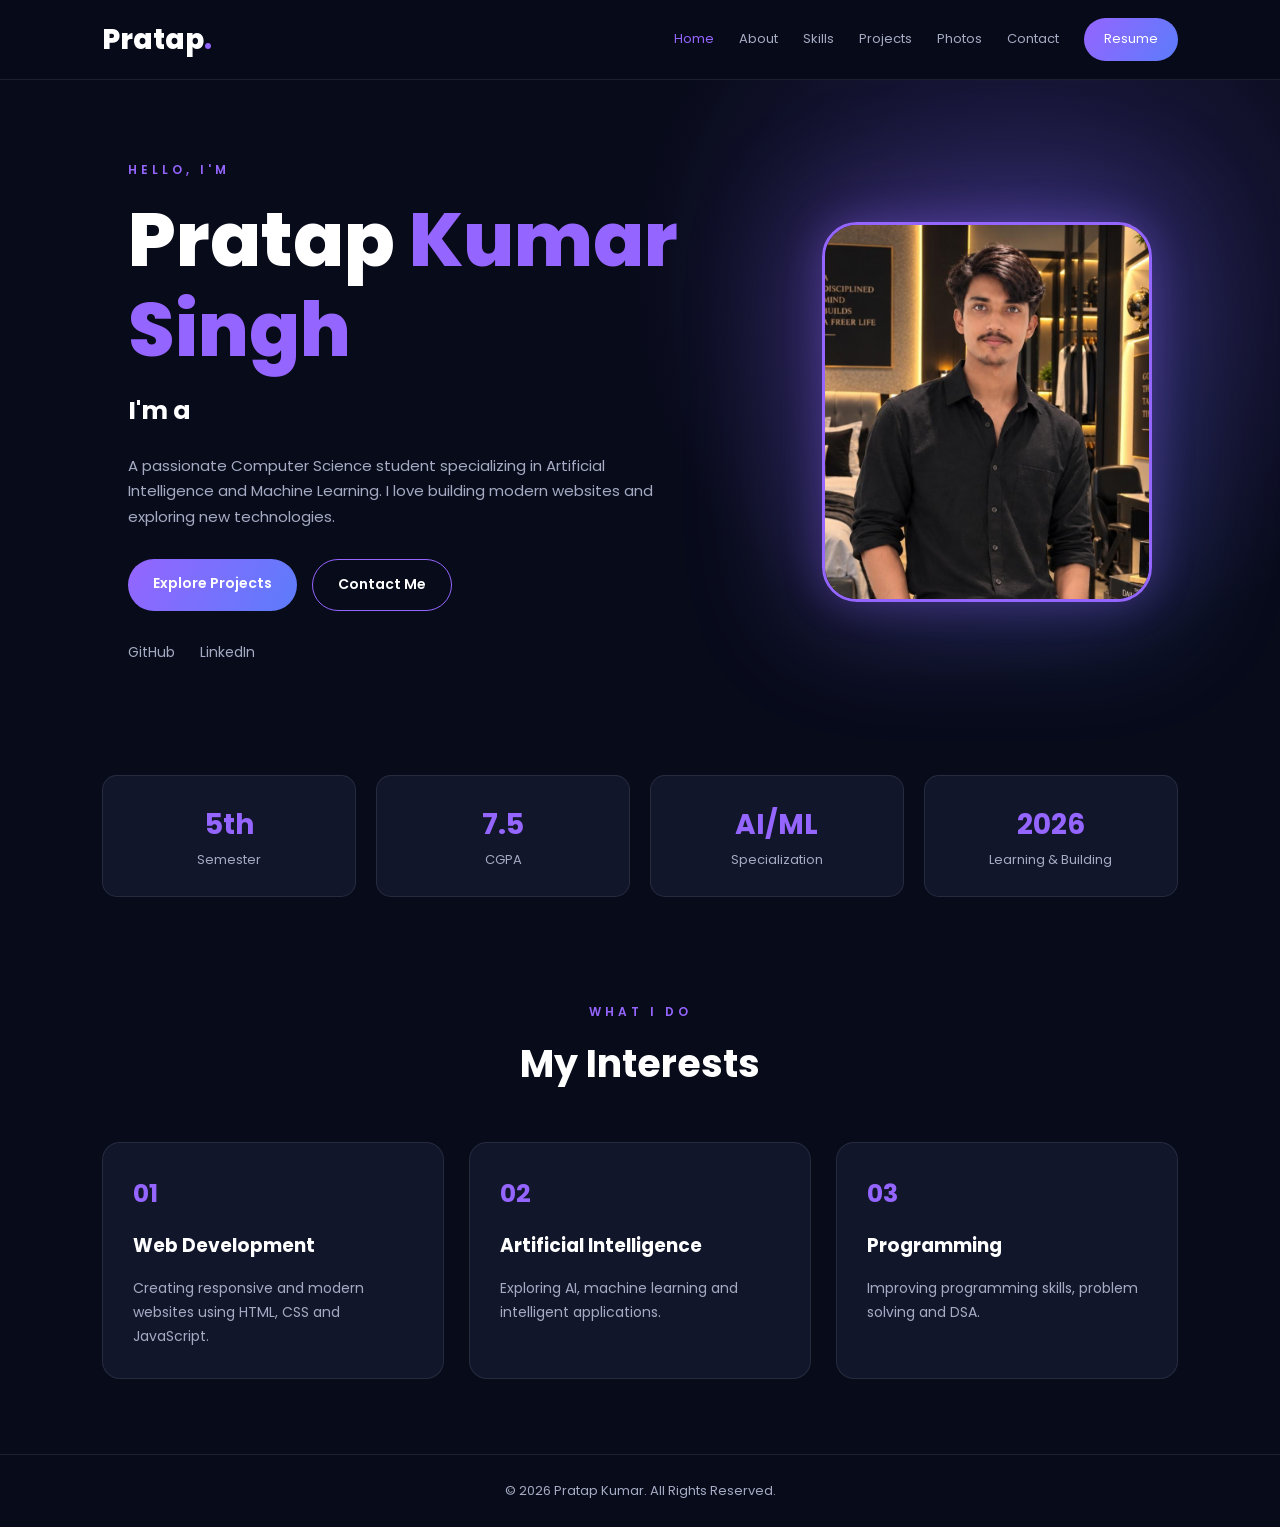
==== index.html @ a3b7567a "my portfolio" ====
<!DOCTYPE html>
<html lang="en">
<head>
    <meta charset="UTF-8">
    <meta name="viewport" content="width=device-width, initial-scale=1.0">
    <title>Pratap Kumar | Portfolio</title>
    <link rel="stylesheet" href="css/style.css">
    <script src="js/script.js" defer></script>
</head>
<body>

<header class="navbar">
    <a href="index.html" class="logo">Pratap<span>.</span></a>

    <button class="menu-toggle" aria-label="Toggle navigation">☰</button>

    <nav class="nav-links">
        <a class="active" href="index.html">Home</a>
        <a href="about.html">About</a>
        <a href="skills.html">Skills</a>
        <a href="projects.html">Projects</a>
        <a href="photos.html">Photos</a>
        <a href="contact.html">Contact</a>
        <a href="resume.html" class="nav-btn">Resume</a>
    </nav>
</header>

<main>
<section class="hero">
    <div class="hero-content">
        <p class="intro">HELLO, I'M</p>
        <h1>Pratap <span>Kumar Singh</span></h1>
        <h2>I'm a <span class="typing"></span></h2>

        <p class="hero-description">
            A passionate Computer Science student specializing in
            Artificial Intelligence and Machine Learning.
            I love building modern websites and exploring new technologies.
        </p>
        

        <div class="hero-buttons">
            <a href="projects.html" class="btn primary-btn">Explore Projects</a>
            <a href="contact.html" class="btn secondary-btn">Contact Me</a>
        </div>

        <div class="social-links">
            <a href="https://github.com/" target="_blank">GitHub</a>
            <a href="https://linkedin.com/" target="_blank">LinkedIn</a>
        </div>
    </div>

    <div class="hero-image">
        <div class="image-glow"></div>
        <img src="assests/profile.jpeg" alt="Pratap Kumar">
    </div>
</section>

<section class="stats">
    <div class="stat-card">
        <h2>5th</h2>
        <p>Semester</p>
    </div>
    <div class="stat-card">
        <h2>7.5</h2>
        <p>CGPA</p>
    </div>
    <div class="stat-card">
        <h2>AI/ML</h2>
        <p>Specialization</p>
    </div>
    <div class="stat-card">
        <h2>2026</h2>
        <p>Learning & Building</p>
    </div>
</section>

<section class="section">
    <div class="section-heading">
        <p>WHAT I DO</p>
        <h2>My Interests</h2>
    </div>

    <div class="card-grid">
        <div class="info-card">
            <span>01</span>
            <h3>Web Development</h3>
            <p>Creating responsive and modern websites using HTML, CSS and JavaScript.</p>
        </div>

        <div class="info-card">
            <span>02</span>
            <h3>Artificial Intelligence</h3>
            <p>Exploring AI, machine learning and intelligent applications.</p>
        </div>

        <div class="info-card">
            <span>03</span>
            <h3>Programming</h3>
            <p>Improving programming skills, problem solving and DSA.</p>
        </div>
    </div>
</section>
</main>

<footer>
    <p>© 2026 Pratap Kumar. All Rights Reserved.</p>
</footer>

</body>
</html>
---- css/style.css ----
@import url('https://fonts.googleapis.com/css2?family=Poppins:wght@300;400;500;600;700;800&display=swap');

:root {
    --background: #080b1a;
    --surface: #11162b;
    --surface-light: #191f3b;
    --purple: #9565ff;
    --blue: #5c7cfa;
    --white: #ffffff;
    --muted: #a5abc3;
    --border: rgba(255,255,255,0.09);
}

* {
    margin: 0;
    padding: 0;
    box-sizing: border-box;
}

html {
    scroll-behavior: smooth;
}

body {
    background: var(--background);
    color: var(--white);
    font-family: 'Poppins', sans-serif;
    overflow-x: hidden;
    line-height: 1.7;
}

a {
    text-decoration: none;
    color: inherit;
}

img {
    max-width: 100%;
    display: block;
}

/* NAVBAR */

.navbar {
    width: 100%;
    min-height: 80px;
    padding: 15px 8%;
    display: flex;
    justify-content: space-between;
    align-items: center;
    background: rgba(8,11,26,0.95);
    border-bottom: 1px solid var(--border);
    position: sticky;
    top: 0;
    z-index: 1000;
    backdrop-filter: blur(15px);
}

.logo {
    font-size: 28px;
    font-weight: 800;
}

.logo span {
    color: var(--purple);
}

.nav-links {
    display: flex;
    align-items: center;
    gap: 25px;
}

.nav-links a {
    color: var(--muted);
    font-size: 13px;
    transition: 0.3s;
}

.nav-links a:hover,
.nav-links a.active {
    color: var(--purple);
}

.nav-links .nav-btn {
    background: linear-gradient(120deg, var(--purple), var(--blue));
    color: white;
    padding: 10px 20px;
    border-radius: 25px;
}

.menu-toggle {
    display: none;
    background: transparent;
    color: white;
    border: none;
    font-size: 28px;
    cursor: pointer;
}

/* HERO */

.hero {
    min-height: 620px;
    padding: 80px 10%;
    display: flex;
    justify-content: space-between;
    align-items: center;
    gap: 60px;
    background:
        radial-gradient(circle at 80% 30%, #252052 0%, transparent 35%);
}

.hero-content {
    max-width: 650px;
}

.intro,
.section-heading p {
    color: var(--purple);
    letter-spacing: 4px;
    font-size: 12px;
    font-weight: 600;
}

.hero h1 {
    font-size: clamp(45px, 7vw, 75px);
    line-height: 1.2;
    margin: 15px 0;
    font-weight: 800;
}

.hero h1 span,
.hero h2 span,
.section-heading h1 span,
.section-heading h2 span {
    color: var(--purple);
}

.hero h2 {
    font-size: 25px;
    margin-bottom: 20px;
}

.hero-description {
    color: var(--muted);
    max-width: 550px;
    font-size: 15px;
}

.hero-buttons {
    display: flex;
    gap: 15px;
    margin: 30px 0;
    flex-wrap: wrap;
}

.btn {
    display: inline-block;
    padding: 13px 25px;
    border-radius: 30px;
    font-size: 14px;
    font-weight: 600;
    border: none;
    cursor: pointer;
    transition: 0.3s;
}

.primary-btn {
    background: linear-gradient(120deg, var(--purple), var(--blue));
    color: white;
}

.secondary-btn {
    border: 1px solid var(--purple);
    color: white;
}

.btn:hover {
    transform: translateY(-4px);
    box-shadow: 0 10px 30px rgba(149,101,255,0.25);
}

.social-links {
    display: flex;
    gap: 25px;
    color: var(--muted);
    font-size: 14px;
}

.social-links a:hover {
    color: var(--purple);
}

/* PROFILE IMAGE */

.hero-image {
    position: relative;
    width: 330px;
    height: 380px;
    flex-shrink: 0;
}

.hero-image img {
    width: 100%;
    height: 100%;
    object-fit: cover;
    border-radius: 35px;
    border: 3px solid var(--purple);
    position: relative;
    z-index: 2;
    box-shadow: 0 0 40px rgba(149,101,255,0.3);
}

.image-glow {
    position: absolute;
    inset: -20px;
    border-radius: 40px;
    background: linear-gradient(120deg, var(--purple), var(--blue));
    filter: blur(60px);
    opacity: 0.3;
}

/* STATS */

.stats {
    padding: 30px 8%;
    display: grid;
    grid-template-columns: repeat(4,1fr);
    gap: 20px;
}

.stat-card {
    padding: 25px;
    background: var(--surface);
    border: 1px solid var(--border);
    border-radius: 15px;
    text-align: center;
    transition: 0.3s;
}

.stat-card:hover {
    transform: translateY(-7px);
    border-color: var(--purple);
}

.stat-card h2 {
    color: var(--purple);
    font-size: 28px;
}

.stat-card p {
    color: var(--muted);
    font-size: 13px;
}

/* SECTIONS */

.section {
    padding: 75px 8%;
}

.section-heading {
    text-align: center;
    margin-bottom: 45px;
}

.section-heading h1,
.section-heading h2 {
    font-size: 38px;
    margin-top: 10px;
}

/* INFO CARDS */

.card-grid {
    display: grid;
    grid-template-columns: repeat(3,1fr);
    gap: 25px;
}

.info-card,
.project-card,
.skill-card {
    padding: 30px;
    background: var(--surface);
    border: 1px solid var(--border);
    border-radius: 18px;
    transition: 0.3s;
}

.info-card:hover,
.project-card:hover,
.skill-card:hover {
    transform: translateY(-8px);
    border-color: var(--purple);
    box-shadow: 0 10px 35px rgba(100,70,200,0.12);
}

.info-card span {
    color: var(--purple);
    font-size: 25px;
    font-weight: 700;
}

.info-card h3,
.project-card h2 {
    margin: 15px 0;
}

.info-card p,
.project-card p {
    color: var(--muted);
    font-size: 14px;
}

/* COMMON PAGE */

.page-container {
    min-height: 80vh;
    padding: 65px 8%;
}

.about-layout {
    display: grid;
    grid-template-columns: 0.8fr 1.2fr;
    gap: 55px;
    align-items: center;
}

.about-image img {
    width: 100%;
    height: 430px;
    object-fit: cover;
    border-radius: 25px;
    border: 2px solid var(--purple);
}

.about-content h2 {
    font-size: 32px;
}

.about-content h3 {
    color: var(--purple);
    font-size: 17px;
    margin-bottom: 20px;
}

.about-content p {
    color: var(--muted);
    margin-bottom: 15px;
    font-size: 14px;
}

.details {
    margin: 25px 0;
}

/* TIMELINE */

.timeline {
    max-width: 700px;
    margin: auto;
    border-left: 2px solid var(--purple);
    padding-left: 30px;
}

.timeline-item {
    background: var(--surface);
    padding: 25px;
    border-radius: 12px;
    margin-bottom: 20px;
}

.timeline-item p,
.timeline-item span {
    color: var(--muted);
    font-size: 14px;
}

/* SKILLS */

.skill-grid {
    display: grid;
    grid-template-columns: repeat(2,1fr);
    gap: 25px;
}

.skill-card h3 {
    margin-bottom: 15px;
}

.progress {
    height: 9px;
    background: #252a43;
    border-radius: 20px;
    overflow: hidden;
    margin-bottom: 10px;
}

.progress div {
    height: 100%;
    background: linear-gradient(90deg,var(--purple),var(--blue));
    border-radius: 20px;
}

.skill-card span {
    color: var(--purple);
    font-size: 13px;
}

/* PROJECTS */

.project-grid {
    display: grid;
    grid-template-columns: repeat(3,1fr);
    gap: 25px;
}

.project-number {
    font-size: 40px;
    color: var(--purple);
    font-weight: 800;
}

.tags {
    display: flex;
    flex-wrap: wrap;
    gap: 8px;
    margin: 20px 0;
}

.tags span {
    padding: 5px 12px;
    background: var(--surface-light);
    color: var(--purple);
    border-radius: 20px;
    font-size: 11px;
}

.project-link {
    color: var(--purple);
    font-size: 14px;
    font-weight: 600;
}

/* GALLERY */

.gallery {
    display: grid;
    grid-template-columns: repeat(2,1fr);
    gap: 25px;
}

.gallery-item {
    position: relative;
    height: 320px;
    overflow: hidden;
    border-radius: 18px;
    border: 1px solid var(--border);
}

.gallery-item img {
    width: 100%;
    height: 100%;
    object-fit: cover;
    transition: 0.5s;
}

.gallery-item:hover img {
    transform: scale(1.1);
}

.gallery-overlay {
    position: absolute;
    inset: auto 0 0 0;
    padding: 25px;
    background: linear-gradient(transparent,rgba(0,0,0,0.9));
}

/* CONTACT */

.contact-layout {
    display: grid;
    grid-template-columns: 1fr 1.2fr;
    gap: 40px;
}

.contact-info {
    background: var(--surface);
    padding: 35px;
    border-radius: 20px;
}

.contact-info h2 {
    font-size: 28px;
    margin-bottom: 15px;
}

.contact-info p {
    color: var(--muted);
    font-size: 14px;
}

.contact-detail {
    margin-top: 25px;
}

.contact-detail h3 {
    color: var(--purple);
    font-size: 15px;
}

.contact-detail a {
    color: var(--muted);
}

.contact-detail a:hover {
    color: var(--purple);
}

.contact-form {
    display: flex;
    flex-direction: column;
    gap: 18px;
    background: var(--surface);
    padding: 35px;
    border-radius: 20px;
}

.contact-form input,
.contact-form textarea {
    width: 100%;
    padding: 15px;
    background: var(--background);
    border: 1px solid var(--border);
    border-radius: 10px;
    outline: none;
    color: white;
    font-family: inherit;
}

.contact-form input:focus,
.contact-form textarea:focus {
    border-color: var(--purple);
}

.contact-form textarea {
    resize: vertical;
}

/* RESUME */

.resume-container {
    max-width: 850px;
    margin: auto;
    padding: 40px;
    background: var(--surface);
    border-radius: 20px;
    border: 1px solid var(--border);
}

.resume-header {
    text-align: center;
    padding-bottom: 25px;
    border-bottom: 1px solid var(--border);
}

.resume-header h1 {
    font-size: 35px;
    color: var(--purple);
}

.resume-header p,
.resume-section p {
    color: var(--muted);
    font-size: 14px;
}

.resume-section {
    padding: 20px 0;
    border-bottom: 1px solid var(--border);
}

.resume-section h2 {
    color: var(--purple);
    margin-bottom: 10px;
    font-size: 19px;
}

/* FOOTER */

footer {
    text-align: center;
    padding: 25px;
    border-top: 1px solid var(--border);
    color: var(--muted);
    font-size: 13px;
}

/* ANIMATION */

@keyframes fadeUp {
    from {
        opacity: 0;
        transform: translateY(30px);
    }
    to {
        opacity: 1;
        transform: translateY(0);
    }
}

.hero-content,
.hero-image,
.info-card,
.project-card,
.skill-card {
    animation: fadeUp 0.8s ease both;
}

/* RESPONSIVE DESIGN */

@media(max-width:1000px) {
    .nav-links {
        gap: 14px;
    }

    .nav-links a {
        font-size: 12px;
    }

    .hero {
        padding: 70px 6%;
    }

    .hero-image {
        width: 270px;
        height: 330px;
    }

    .project-grid {
        grid-template-columns: repeat(2,1fr);
    }
}

@media(max-width:768px) {

    .navbar {
        padding: 15px 6%;
    }

    .menu-toggle {
        display: block;
    }

    .nav-links {
        display: none;
        position: absolute;
        top: 80px;
        left: 0;
        width: 100%;
        padding: 25px;
        background: var(--surface);
        flex-direction: column;
        align-items: flex-start;
        gap: 20px;
        border-bottom: 1px solid var(--border);
    }

    .nav-links.show {
        display: flex;
    }

    .hero {
        flex-direction: column-reverse;
        text-align: center;
        padding: 60px 7%;
    }

    .hero-image {
        width: 230px;
        height: 260px;
    }

    .hero-buttons,
    .social-links {
        justify-content: center;
    }

    .hero-description {
        margin: auto;
    }

    .stats {
        grid-template-columns: repeat(2,1fr);
    }

    .card-grid {
        grid-template-columns: 1fr;
    }

    .about-layout,
    .contact-layout {
        grid-template-columns: 1fr;
    }

    .about-image img {
        height: 350px;
    }

    .skill-grid,
    .project-grid {
        grid-template-columns: 1fr;
    }

    .gallery {
        grid-template-columns: 1fr;
    }

    .section-heading h1,
    .section-heading h2 {
        font-size: 30px;
    }

    .page-container {
        padding: 50px 6%;
    }
}

@media(max-width:400px) {
    .stats {
        grid-template-columns: 1fr;
    }

    .hero h2 {
        font-size: 20px;
    }

    .resume-container {
        padding: 20px;
    }
}
.reveal {
    opacity: 0;
    transform: translateY(30px);
    transition: opacity 0.7s ease, transform 0.7s ease;
}

.reveal.visible {
    opacity: 1;
    transform: translateY(0);
}
/* Profile photo gallery adjustment */
.gallery-item:first-child img {
    width: 100%;
    height: 350px;
    object-fit: cover;
    object-position: center 20%;
}
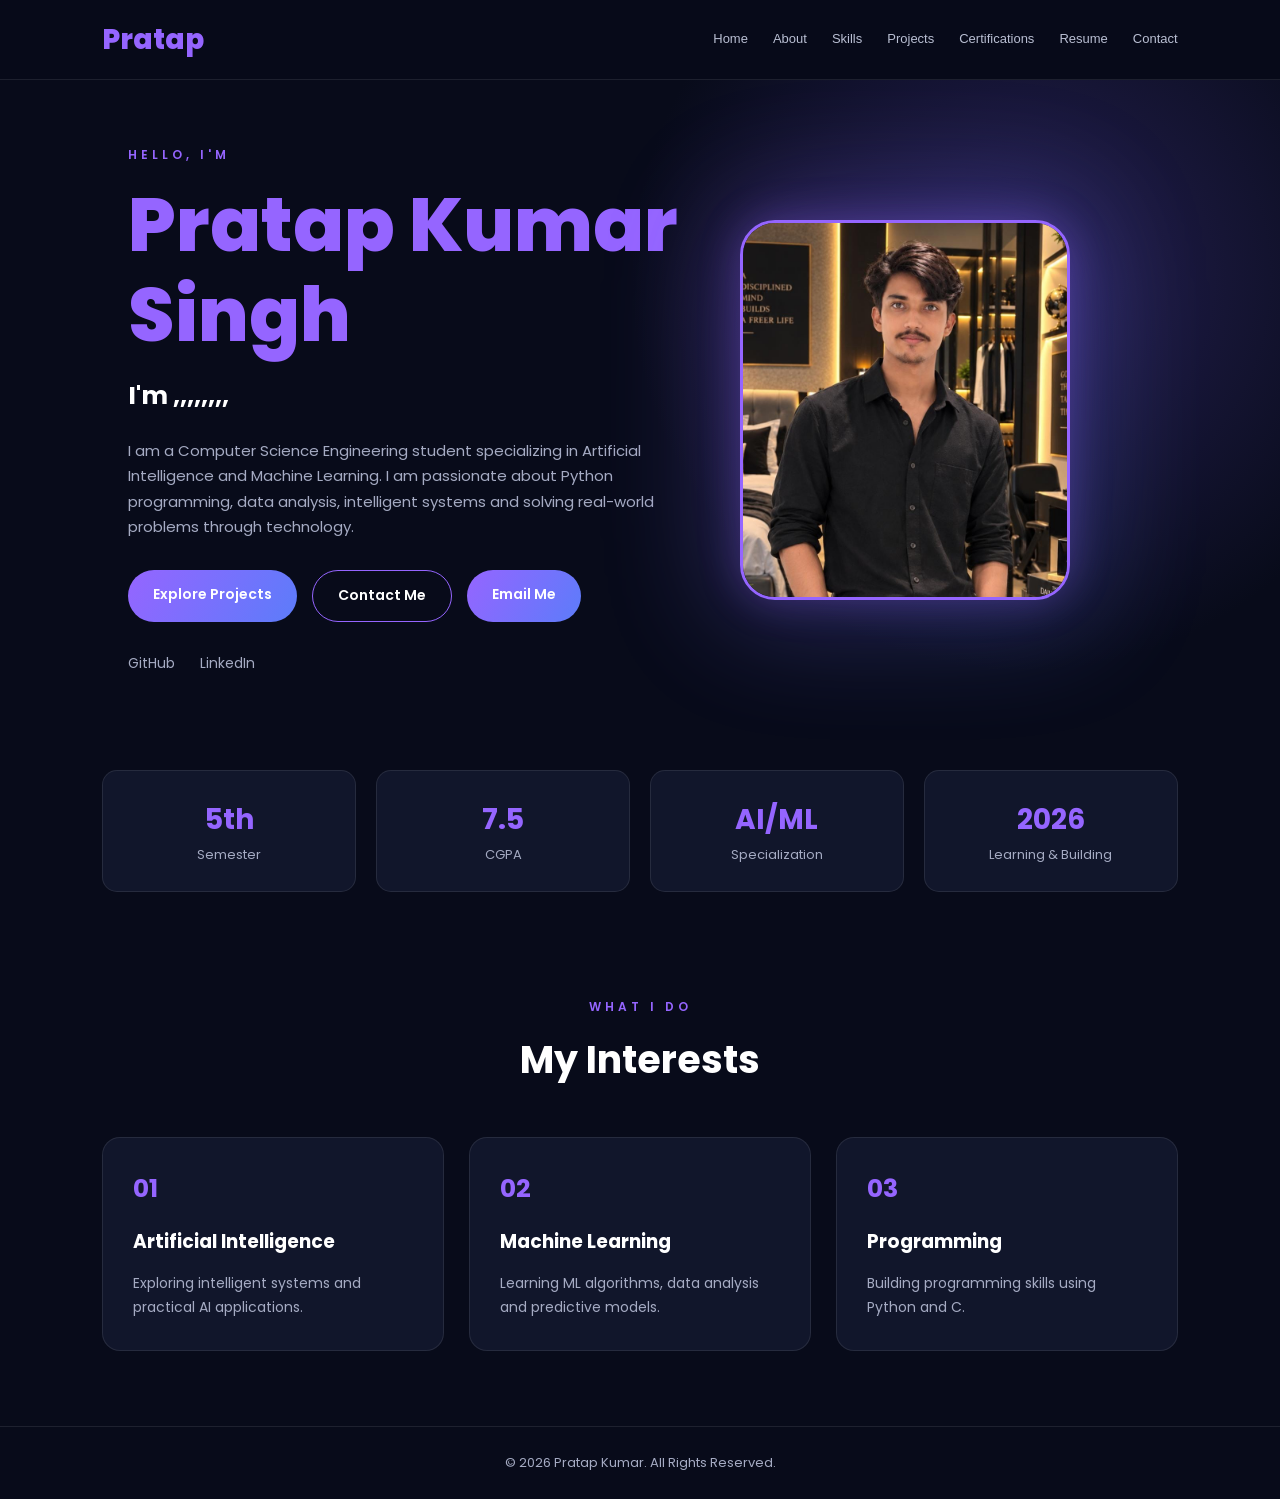
==== commit f7d71b45: "update" ====
--- a/index.html
+++ b/index.html
@@ -1,6 +1,7 @@
 <!DOCTYPE html>
 <html lang="en">
 <head>
+    <meta name="google-site-verification" content="qbv0BFeH9KIXJqsUlqTRWr1kPEyzBIneVfPUSVQKnJY" />
     <meta charset="UTF-8">
     <meta name="viewport" content="width=device-width, initial-scale=1.0">
     <title>Pratap Kumar | Portfolio</title>
@@ -10,18 +11,20 @@
 <body>
 
 <header class="navbar">
-    <a href="index.html" class="logo">Pratap<span>.</span></a>
+    <a href="index.html" class="logo"><span>Pratap</span></a>
 
-    <button class="menu-toggle" aria-label="Toggle navigation">☰</button>
+    <button class="menu-toggle" aria-label="Toggle navigation">
+        ☰
+    </button>
 
     <nav class="nav-links">
-        <a class="active" href="index.html">Home</a>
+        <a href="index.html">Home</a>
         <a href="about.html">About</a>
         <a href="skills.html">Skills</a>
         <a href="projects.html">Projects</a>
-        <a href="photos.html">Photos</a>
+        <a href="skills.html#certifications">Certifications</a>
+        <a href="resume.html" class="nav-btn">Resume</a>
         <a href="contact.html">Contact</a>
-        <a href="resume.html" class="nav-btn">Resume</a>
     </nav>
 </header>
 
@@ -29,24 +32,29 @@
 <section class="hero">
     <div class="hero-content">
         <p class="intro">HELLO, I'M</p>
-        <h1>Pratap <span>Kumar Singh</span></h1>
-        <h2>I'm a <span class="typing"></span></h2>
+        <h1> <span>Pratap Kumar Singh</span></h1>
+        <h2>I'm ,,,,,,,,                                  <span class="typing"></span></h2>
 
         <p class="hero-description">
-            A passionate Computer Science student specializing in
-            Artificial Intelligence and Machine Learning.
-            I love building modern websites and exploring new technologies.
-        </p>
+    I am a Computer Science Engineering student specializing
+    in Artificial Intelligence and Machine Learning.
+    I am passionate about Python programming, data analysis,
+    intelligent systems and solving real-world problems
+    through technology.
+</p>
         
 
         <div class="hero-buttons">
             <a href="projects.html" class="btn primary-btn">Explore Projects</a>
             <a href="contact.html" class="btn secondary-btn">Contact Me</a>
+            <a href="mailto:kumarpratap0273@gmail.com"class="btn primary-btn">Email Me
+</a>
         </div>
 
         <div class="social-links">
             <a href="https://github.com/" target="_blank">GitHub</a>
             <a href="https://linkedin.com/" target="_blank">LinkedIn</a>
+
         </div>
     </div>
 
@@ -81,25 +89,28 @@
         <h2>My Interests</h2>
     </div>
 
-    <div class="card-grid">
-        <div class="info-card">
-            <span>01</span>
-            <h3>Web Development</h3>
-            <p>Creating responsive and modern websites using HTML, CSS and JavaScript.</p>
-        </div>
+   <div class="card-grid">
 
-        <div class="info-card">
-            <span>02</span>
-            <h3>Artificial Intelligence</h3>
-            <p>Exploring AI, machine learning and intelligent applications.</p>
-        </div>
+    <div class="info-card">
+        <span>01</span>
+        <h3>Artificial Intelligence</h3>
+        <p>Exploring intelligent systems and practical AI applications.</p>
+    </div>
 
-        <div class="info-card">
-            <span>03</span>
-            <h3>Programming</h3>
-            <p>Improving programming skills, problem solving and DSA.</p>
-        </div>
+    <div class="info-card">
+        <span>02</span>
+        <h3>Machine Learning</h3>
+        <p>Learning ML algorithms, data analysis and predictive models.</p>
     </div>
+
+    <div class="info-card">
+        <span>03</span>
+        <h3>Programming</h3>
+        <p>Building programming skills using Python and C.</p>
+    </div>
+    
+
+</div>
 </section>
 </main>
 
@@ -108,4 +119,4 @@
 </footer>
 
 </body>
-</html>+</html>
--- a/css/style.css
+++ b/css/style.css
@@ -751,10 +751,209 @@
     opacity: 1;
     transform: translateY(0);
 }
-/* Profile photo gallery adjustment */
-.gallery-item:first-child img {
+/* Navbar: all links have equal styling */
+.nav-links a {
+    color: var(--muted);
+    background: transparent;
+    border: none;
+    padding: 9px 0;
+    border-radius: 0;
+    font-weight: 500;
+}
+
+.nav-links a:hover,
+.nav-links a.active {
+    color: #ffffff;
+    background: transparent;
+    border: none;
+}
+
+/* Contact Me and Email Me */
+.button-row .button {
+    background: linear-gradient(110deg, #963cf1, #38bdf8);
+    color: #ffffff;
+    border: none;
+    border-radius: 50px;
+    padding: 14px 25px;
+    font-weight: 700;
+    box-shadow: 0 0 22px rgba(90, 100, 255, 0.25);
+}
+
+.button-row .button:hover {
+    transform: translateY(-4px);
+    box-shadow: 0 0 30px rgba(90, 100, 255, 0.5);
+}
+
+/* Mobile navbar */
+@media(max-width:700px) {
+    .nav-links a {
+        width: 100%;
+        padding: 10px 0;
+    }
+
+    .button-row {
+        justify-content: center;
+    }
+}
+/* =================================
+   FINAL HERO SECTION LAYOUT FIX
+================================= */
+
+.hero {
+    display: grid !important;
+    grid-template-columns: 1.15fr 0.85fr !important;
+    align-items: center !important;
+    gap: 55px !important;
+    min-height: 650px;
+    padding-top: 65px;
+    padding-bottom: 65px;
+}
+
+.hero-copy {
     width: 100%;
-    height: 350px;
+    min-width: 0;
+    position: relative;
+    z-index: 2;
+}
+
+.hero-visual {
+    grid-column: 2;
+    grid-row: 1;
+    width: 100%;
+    min-height: 450px;
+    display: grid;
+    place-items: center;
+    position: relative;
+}
+
+.hero-copy .lead {
+    max-width: 620px;
+    line-height: 1.85;
+    margin-bottom: 0;
+}
+
+.hero-copy .role-line {
+    margin-bottom: 22px;
+    line-height: 1.5;
+}
+
+.hero-copy .button-row {
+    display: flex;
+    flex-wrap: wrap;
+    align-items: center;
+    gap: 14px;
+    margin-top: 30px;
+    position: relative;
+    clear: both;
+}
+
+.hero-copy .social-row {
+    display: flex;
+    flex-wrap: wrap;
+    gap: 24px;
+    margin-top: 22px;
+}
+
+/* Profile image on right */
+.portrait-frame {
+    width: min(390px, 90%);
+    aspect-ratio: 1 / 1;
+    border-radius: 28px;
+    overflow: hidden;
+    position: relative;
+    z-index: 2;
+}
+
+.profile-image {
+    width: 100%;
+    height: 100%;
     object-fit: cover;
-    object-position: center 20%;
+    border-radius: 22px;
+    border: none;
+}
+
+/* Remove Resume highlight */
+.nav-links a {
+    background: transparent !important;
+    border: none !important;
+    box-shadow: none !important;
+    color: #b9bfd3 !important;
+    padding: 9px 0 !important;
+    border-radius: 0 !important;
+    font-weight: 500;
+}
+
+.nav-links a:hover,
+.nav-links a.active {
+    color: #ffffff !important;
+}
+
+/* Same highlight for Contact and Email */
+.hero-copy .button-row a {
+    display: inline-flex;
+    align-items: center;
+    justify-content: center;
+    padding: 14px 25px;
+    border-radius: 50px;
+    background: linear-gradient(110deg, #963cf1, #38bdf8);
+    color: white;
+    border: none;
+    font-weight: 700;
+    text-decoration: none;
+    transition: .3s;
+}
+
+.hero-copy .button-row a:hover {
+    transform: translateY(-4px);
+    box-shadow: 0 8px 25px rgba(56, 130, 255, .3);
+}
+
+/* Tablet */
+@media(max-width: 900px) {
+    .hero {
+        grid-template-columns: 1fr 0.85fr !important;
+        gap: 25px !important;
+    }
+
+    .portrait-frame {
+        width: min(300px, 95%);
+    }
+
+    .hero-copy .button-row {
+        gap: 10px;
+    }
+}
+
+/* Mobile */
+@media(max-width: 700px) {
+    .hero {
+        grid-template-columns: 1fr !important;
+        text-align: center;
+        gap: 25px !important;
+        padding-top: 35px;
+    }
+
+    .hero-copy {
+        grid-column: 1;
+        grid-row: 2;
+    }
+
+    .hero-visual {
+        grid-column: 1;
+        grid-row: 1;
+        min-height: 280px;
+    }
+
+    .portrait-frame {
+        width: 240px;
+    }
+
+    .hero-copy .lead {
+        margin-inline: auto;
+    }
+
+    .hero-copy .button-row,
+    .hero-copy .social-row {
+        justify-content: center;
+    }
 }
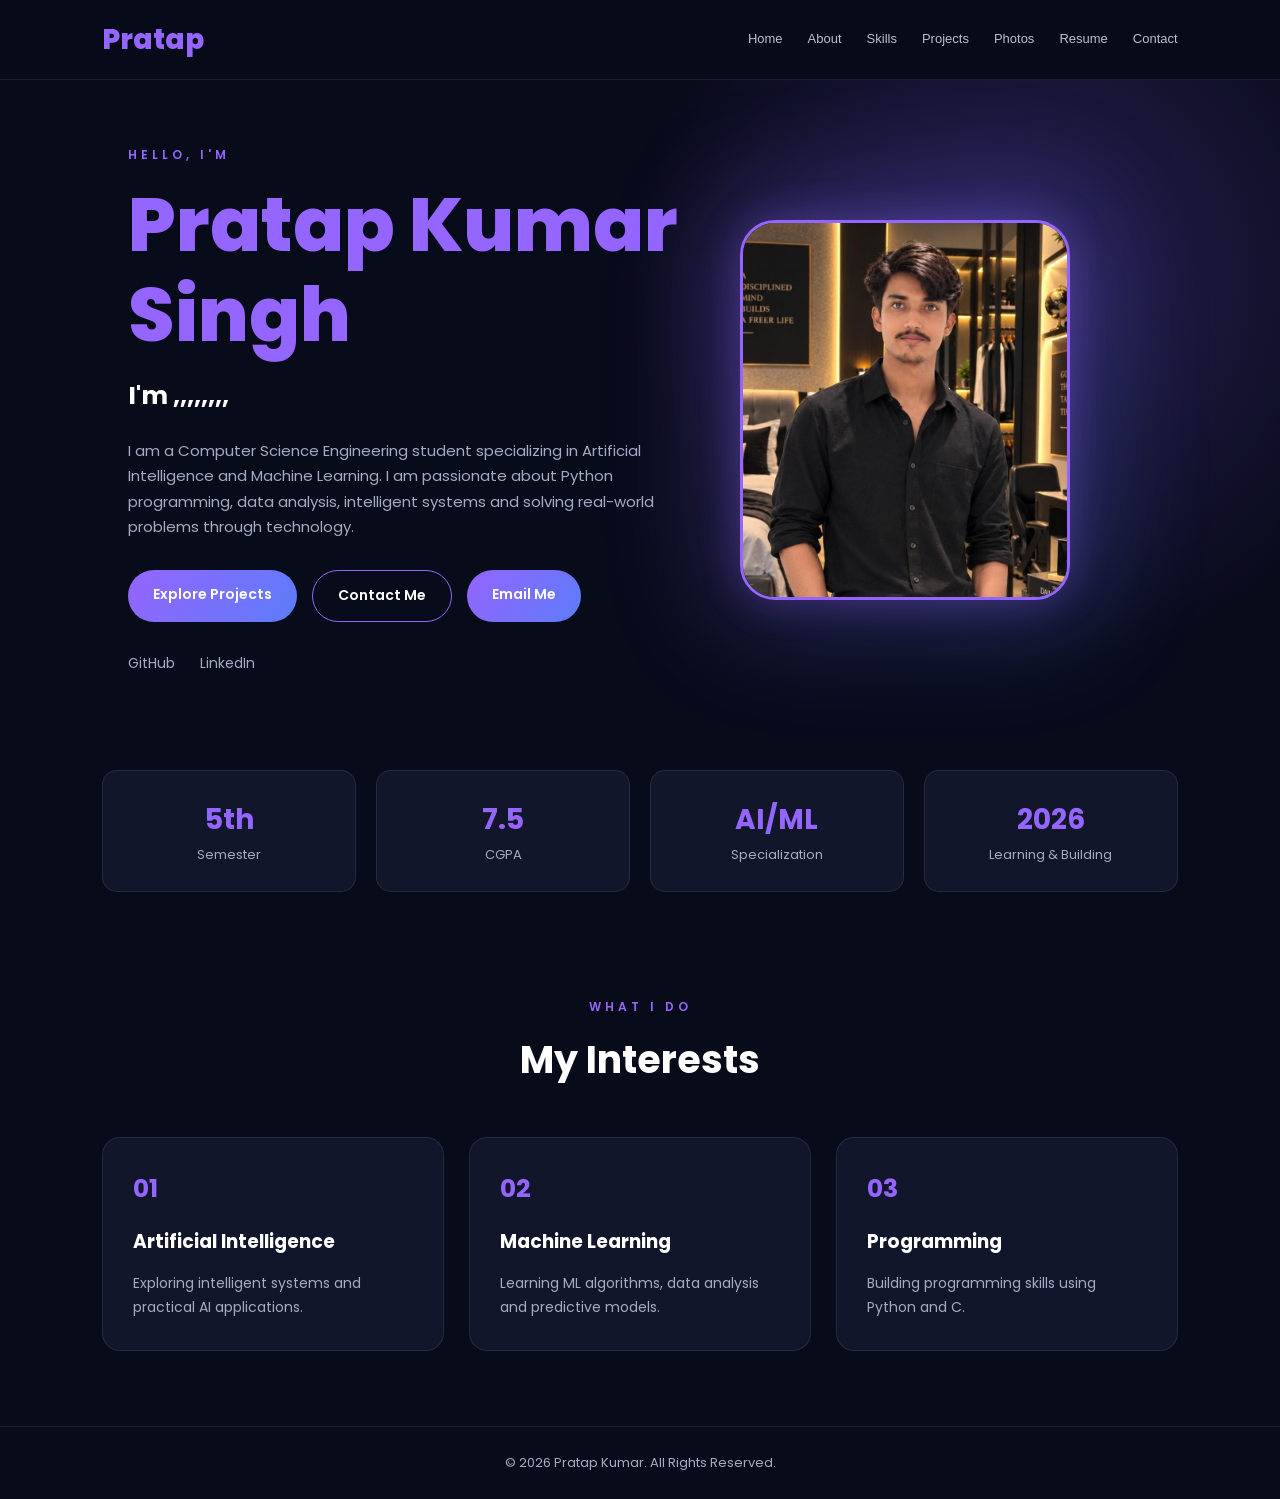
==== commit c28b55f1: "update moire" ====
--- a/index.html
+++ b/index.html
@@ -22,7 +22,7 @@
         <a href="about.html">About</a>
         <a href="skills.html">Skills</a>
         <a href="projects.html">Projects</a>
-        <a href="skills.html#certifications">Certifications</a>
+        <a href="photos.html">Photos</a>
         <a href="resume.html" class="nav-btn">Resume</a>
         <a href="contact.html">Contact</a>
     </nav>
--- a/css/style.css
+++ b/css/style.css
@@ -956,4 +956,56 @@
     .hero-copy .social-row {
         justify-content: center;
     }
+}/* PHOTO GALLERY FIX */
+
+.gallery {
+    display: grid;
+    grid-template-columns: repeat(2, 1fr);
+    gap: 25px;
+    width: 100%;
+}
+
+.gallery-item {
+    position: relative;
+    width: 100%;
+    height: 350px;
+    overflow: hidden;
+    border-radius: 18px;
+    background: #111827;
+}
+
+.gallery-item img {
+    width: 100%;
+    height: 100%;
+    object-fit: contain;
+    object-position: center;
+    display: block;
+}
+
+.gallery-overlay {
+    position: absolute;
+    bottom: 0;
+    left: 0;
+    width: 100%;
+    padding: 20px;
+    background: linear-gradient(
+        transparent,
+        rgba(0, 0, 0, 0.85)
+    );
+}
+
+.gallery-overlay h3 {
+    color: white;
+}
+
+/* Mobile responsive */
+
+@media (max-width: 768px) {
+    .gallery {
+        grid-template-columns: 1fr;
+    }
+
+    .gallery-item {
+        height: 300px;
+    }
 }
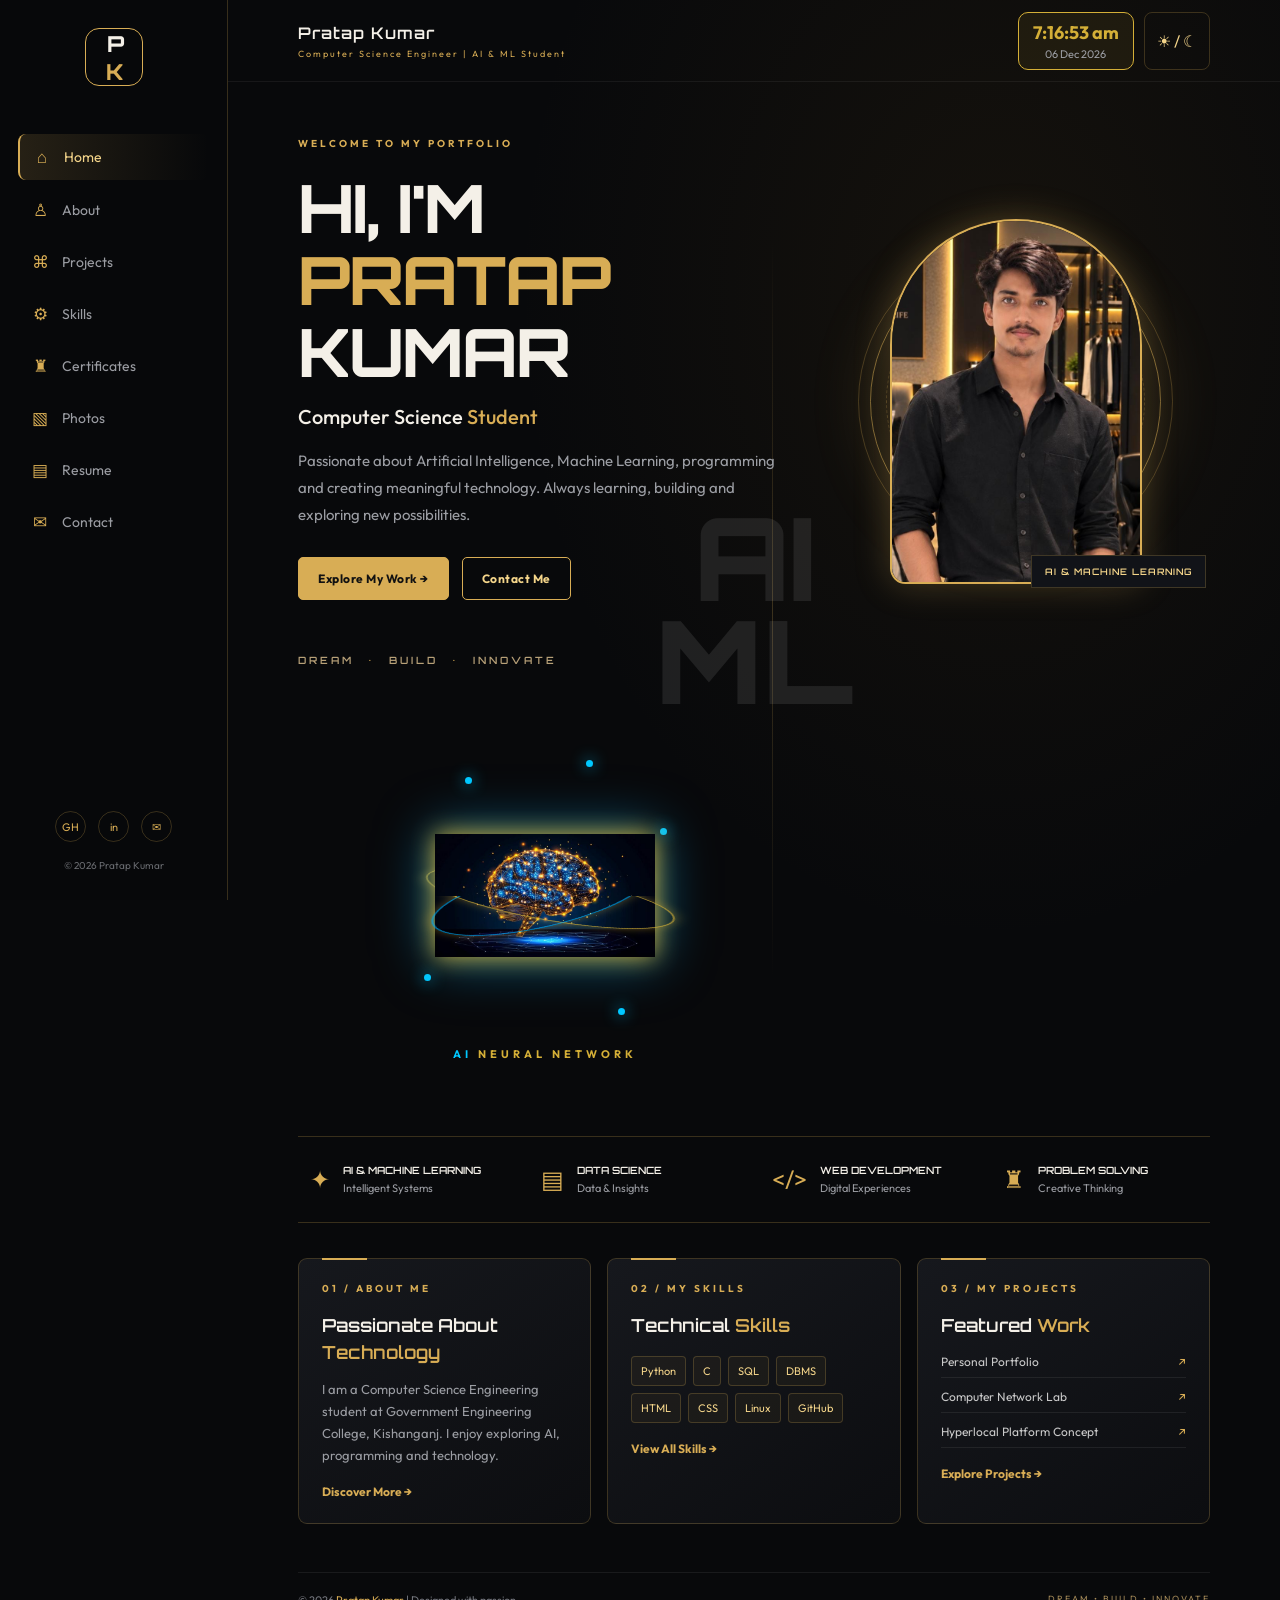
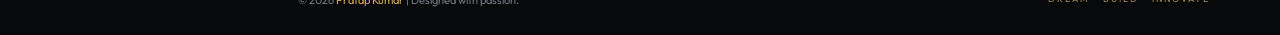
==== commit 0ee1a8ea: "update" ====
--- a/index.html
+++ b/index.html
@@ -1,122 +1,376 @@
 <!DOCTYPE html>
 <html lang="en">
+
 <head>
-    <meta name="google-site-verification" content="qbv0BFeH9KIXJqsUlqTRWr1kPEyzBIneVfPUSVQKnJY" />
     <meta charset="UTF-8">
     <meta name="viewport" content="width=device-width, initial-scale=1.0">
+
     <title>Pratap Kumar | Portfolio</title>
+
     <link rel="stylesheet" href="css/style.css">
-    <script src="js/script.js" defer></script>
+    <script src="./script.js" defer></script>
 </head>
+
 <body>
 
-<header class="navbar">
-    <a href="index.html" class="logo"><span>Pratap</span></a>
-
-    <button class="menu-toggle" aria-label="Toggle navigation">
-        ☰
-    </button>
-
-    <nav class="nav-links">
-        <a href="index.html">Home</a>
-        <a href="about.html">About</a>
-        <a href="skills.html">Skills</a>
-        <a href="projects.html">Projects</a>
-        <a href="photos.html">Photos</a>
-        <a href="resume.html" class="nav-btn">Resume</a>
-        <a href="contact.html">Contact</a>
-    </nav>
+    <!-- SIDEBAR -->
+    <aside class="sidebar">
+
+        <a href="index.html" class="logo">P<span>K</span></a>
+
+        <nav class="navigation">
+
+            <a href="index.html" class="active">
+                <span>⌂</span> Home
+            </a>
+
+            <a href="about.html">
+                <span>♙</span> About
+            </a>
+
+            <a href="projects.html">
+                <span>⌘</span> Projects
+            </a>
+
+            <a href="skills.html">
+                <span>⚙</span> Skills
+            </a>
+
+            <a href="certifications.html">
+                <span>♜</span> Certificates
+            </a>
+
+            <a href="photos.html">
+                <span>▧</span> Photos
+            </a>
+
+            <a href="resume.html">
+                <span>▤</span> Resume
+            </a>
+
+            <a href="contact.html">
+                <span>✉</span> Contact
+            </a>
+
+        </nav>
+
+        <div class="sidebar-social">
+            <a href="https://github.com/kumarpratap0273-spec">GH</a>
+            <a href="https://www.linkedin.com/">in</a>
+            <a href="mailto:kumarpratap0273@gmail.com">✉</a>
+        </div>
+
+        <p class="copyright">© 2026 Pratap Kumar</p>
+
+    </aside>
+
+
+    <!-- HEADER -->
+    <!-- TOP HEADER -->
+<header class="topbar">
+
+    <div class="header-title">
+        <h2>Pratap Kumar</h2>
+        <p>Computer Science Engineer | AI & ML Student</p>
+    </div>
+
+    <div class="header-actions">
+
+        <!-- EXISTING LIVE CLOCK -->
+        <div class="live-clock">
+            <span id="liveTime">00:00:00</span>
+            <small id="liveDate">Loading date...</small>
+        </div>
+
+        <!-- DARK / LIGHT THEME -->
+        <button id="themeToggle" type="button" title="Change Theme">
+            ☀ / ☾
+        </button>
+
+        <!-- MOBILE MENU -->
+        <button id="menuToggle" type="button">
+            ☰
+        </button>
+
+    </div>
+
 </header>
 
-<main>
-<section class="hero">
-    <div class="hero-content">
-        <p class="intro">HELLO, I'M</p>
-        <h1> <span>Pratap Kumar Singh</span></h1>
-        <h2>I'm ,,,,,,,,                                  <span class="typing"></span></h2>
-
-        <p class="hero-description">
-    I am a Computer Science Engineering student specializing
-    in Artificial Intelligence and Machine Learning.
-    I am passionate about Python programming, data analysis,
-    intelligent systems and solving real-world problems
-    through technology.
-</p>
-        
-
-        <div class="hero-buttons">
-            <a href="projects.html" class="btn primary-btn">Explore Projects</a>
-            <a href="contact.html" class="btn secondary-btn">Contact Me</a>
-            <a href="mailto:kumarpratap0273@gmail.com"class="btn primary-btn">Email Me
-</a>
-        </div>
-
-        <div class="social-links">
-            <a href="https://github.com/" target="_blank">GitHub</a>
-            <a href="https://linkedin.com/" target="_blank">LinkedIn</a>
-
-        </div>
-    </div>
-
-    <div class="hero-image">
-        <div class="image-glow"></div>
-        <img src="assests/profile.jpeg" alt="Pratap Kumar">
-    </div>
-</section>
-
-<section class="stats">
-    <div class="stat-card">
-        <h2>5th</h2>
-        <p>Semester</p>
-    </div>
-    <div class="stat-card">
-        <h2>7.5</h2>
-        <p>CGPA</p>
-    </div>
-    <div class="stat-card">
-        <h2>AI/ML</h2>
-        <p>Specialization</p>
-    </div>
-    <div class="stat-card">
-        <h2>2026</h2>
-        <p>Learning & Building</p>
-    </div>
-</section>
-
-<section class="section">
-    <div class="section-heading">
-        <p>WHAT I DO</p>
-        <h2>My Interests</h2>
-    </div>
-
-   <div class="card-grid">
-
-    <div class="info-card">
-        <span>01</span>
-        <h3>Artificial Intelligence</h3>
-        <p>Exploring intelligent systems and practical AI applications.</p>
-    </div>
-
-    <div class="info-card">
-        <span>02</span>
-        <h3>Machine Learning</h3>
-        <p>Learning ML algorithms, data analysis and predictive models.</p>
-    </div>
-
-    <div class="info-card">
-        <span>03</span>
-        <h3>Programming</h3>
-        <p>Building programming skills using Python and C.</p>
-    </div>
-    
-
+
+    <!-- MAIN CONTENT -->
+    <main>
+
+        <!-- HERO SECTION -->
+        <section class="hero">
+            <div class="ai-watermark">
+    <span>AI</span>
+    <span>ML</span>
 </div>
-</section>
-</main>
-
-<footer>
-    <p>© 2026 Pratap Kumar. All Rights Reserved.</p>
-</footer>
+            
+
+            <div class="hero-content">
+
+                <p class="eyebrow">
+                    WELCOME TO MY PORTFOLIO
+                </p>
+
+                <h1>
+                    HI, I'M<br>
+                    <span>PRATAP</span> KUMAR
+                </h1>
+
+                <h2>
+                    Computer Science <span>Student</span>
+                </h2>
+
+                <p class="hero-description">
+                    Passionate about Artificial Intelligence,
+                    Machine Learning, programming and creating
+                    meaningful technology.
+
+                    Always learning, building and exploring
+                    new possibilities.
+                </p>
+
+                <div class="hero-buttons">
+
+                    <a href="projects.html" class="btn gold-btn">
+                        Explore My Work →
+                    </a>
+
+                    <a href="contact.html" class="btn outline-btn">
+                        Contact Me
+                    </a>
+
+                </div>
+
+                <div class="hero-tagline">
+                    DREAM <span>•</span>
+                    BUILD <span>•</span>
+                    INNOVATE
+                </div>
+
+            </div>
+
+
+            <!-- PROFILE IMAGE -->
+            <div class="hero-image">
+
+                <div class="gold-circle"></div>
+
+                <div class="image-frame">
+
+                    <img
+                        src="assests/profile.jpeg"
+                        alt="Pratap Kumar"
+                    >
+
+                </div>
+
+                <div class="image-label">
+                    AI & MACHINE LEARNING
+                </div>
+
+            </div>
+            <!-- 3D AI NEURAL BRAIN -->
+<div class="neural-3d" id="neural3D">
+
+    <div class="neural-orbit orbit-one"></div>
+    <div class="neural-orbit orbit-two"></div>
+
+    <div class="neural-brain">
+        <img src="assests/neural-brain.jpeg"
+             alt="3D AI Neural Brain">
+    </div>
+
+    <div class="neural-particles">
+        <span></span>
+        <span></span>
+        <span></span>
+        <span></span>
+        <span></span>
+        <span></span>
+    </div>
+
+    <div class="neural-label">
+        <span>AI</span> NEURAL NETWORK
+    </div>
+
+</div>
+
+        </section>
+
+
+        <!-- EXPERTISE SECTION -->
+        <section class="expertise">
+
+            <div class="expertise-item">
+
+                <span>✦</span>
+
+                <div>
+                    <h3>AI & MACHINE LEARNING</h3>
+                    <p>Intelligent Systems</p>
+                </div>
+
+            </div>
+
+
+            <div class="expertise-item">
+
+                <span>▤</span>
+
+                <div>
+                    <h3>DATA SCIENCE</h3>
+                    <p>Data & Insights</p>
+                </div>
+
+            </div>
+
+
+            <div class="expertise-item">
+
+                <span>&lt;/&gt;</span>
+
+                <div>
+                    <h3>WEB DEVELOPMENT</h3>
+                    <p>Digital Experiences</p>
+                </div>
+
+            </div>
+
+
+            <div class="expertise-item">
+
+                <span>♜</span>
+
+                <div>
+                    <h3>PROBLEM SOLVING</h3>
+                    <p>Creative Thinking</p>
+                </div>
+
+            </div>
+
+        </section>
+
+
+        <!-- DASHBOARD SECTION -->
+        <section class="dashboard">
+
+
+            <!-- ABOUT CARD -->
+            <article class="dashboard-card">
+
+                <p class="card-label">
+                    01 / ABOUT ME
+                </p>
+
+                <h2>
+                    Passionate About
+                    <span>Technology</span>
+                </h2>
+
+                <p>
+                    I am a Computer Science Engineering student
+                    at Government Engineering College,
+                    Kishanganj.
+
+                    I enjoy exploring AI, programming
+                    and technology.
+                </p>
+
+                <a href="about.html" class="card-link">
+                    Discover More →
+                </a>
+
+            </article>
+
+
+            <!-- SKILLS CARD -->
+            <article class="dashboard-card">
+
+                <p class="card-label">
+                    02 / MY SKILLS
+                </p>
+
+                <h2>
+                    Technical <span>Skills</span>
+                </h2>
+
+                <div class="skill-tags">
+
+                    <span>Python</span>
+                    <span>C</span>
+                    <span>SQL</span>
+                    <span>DBMS</span>
+                    <span>HTML</span>
+                    <span>CSS</span>
+                    <span>Linux</span>
+                    <span>GitHub</span>
+
+                </div>
+
+                <a href="skills.html" class="card-link">
+                    View All Skills →
+                </a>
+
+            </article>
+
+
+            <!-- PROJECTS CARD -->
+            <article class="dashboard-card">
+
+                <p class="card-label">
+                    03 / MY PROJECTS
+                </p>
+
+                <h2>
+                    Featured <span>Work</span>
+                </h2>
+
+                <div class="project-list">
+
+                    <a href="projects.html">
+                        Personal Portfolio
+                        <span>↗</span>
+                    </a>
+
+                    <a href="projects.html">
+                        Computer Network Lab
+                        <span>↗</span>
+                    </a>
+
+                    <a href="projects.html">
+                        Hyperlocal Platform Concept
+                        <span>↗</span>
+                    </a>
+
+                </div>
+
+                <a href="projects.html" class="card-link">
+                    Explore Projects →
+                </a>
+
+            </article>
+
+        </section>
+
+
+        <!-- FOOTER -->
+        <footer class="footer">
+
+            <p>
+                © 2026 <span>Pratap Kumar</span>
+                | Designed with passion.
+            </p>
+
+            <p>
+                DREAM • BUILD • INNOVATE
+            </p>
+
+        </footer>
+
+    </main>
 
 </body>
-</html>
+</html>
--- a/css/style.css
+++ b/css/style.css
@@ -1,15 +1,29 @@
-@import url('https://fonts.googleapis.com/css2?family=Poppins:wght@300;400;500;600;700;800&display=swap');
+@import url('https://fonts.googleapis.com/css2?family=Orbitron:wght@500;600;700;800&family=Outfit:wght@300;400;500;600;700&display=swap');
+
+/* =========================================
+   1. ROOT VARIABLES
+========================================= */
 
 :root {
-    --background: #080b1a;
-    --surface: #11162b;
-    --surface-light: #191f3b;
-    --purple: #9565ff;
-    --blue: #5c7cfa;
-    --white: #ffffff;
-    --muted: #a5abc3;
-    --border: rgba(255,255,255,0.09);
-}
+    --bg: #08090b;
+    --panel: #101216;
+    --panel2: #15171c;
+
+    --gold: #d8ad55;
+    --gold2: #f4d58a;
+
+    --text: #f4f0e8;
+    --muted: #9b9da3;
+
+    --line: rgba(216,173,85,.23);
+    --shadow: rgba(216,173,85,.12);
+
+    --sidebar: 228px;
+}
+
+/* =========================================
+   2. RESET
+========================================= */
 
 * {
     margin: 0;
@@ -22,990 +36,1371 @@
 }
 
 body {
-    background: var(--background);
-    color: var(--white);
-    font-family: 'Poppins', sans-serif;
-    overflow-x: hidden;
-    line-height: 1.7;
+    background:
+        radial-gradient(
+            ellipse at 78% 18%,
+            rgba(112,79,25,.13),
+            transparent 34%
+        ),
+        var(--bg);
+
+    color: var(--text);
+    font-family: 'Outfit', sans-serif;
+    min-height: 100vh;
+
+    transition:
+        background .3s ease,
+        color .3s ease;
 }
 
 a {
+    color: inherit;
     text-decoration: none;
-    color: inherit;
-}
-
-img {
-    max-width: 100%;
-    display: block;
-}
-
-/* NAVBAR */
-
-.navbar {
+}
+
+button {
+    font: inherit;
+    cursor: pointer;
+}
+
+/* =========================================
+   3. SIDEBAR
+========================================= */
+
+.sidebar {
+    width: var(--sidebar);
+    position: fixed;
+    inset: 0 auto 0 0;
+    z-index: 100;
+
+    display: flex;
+    flex-direction: column;
+    align-items: center;
+
+    padding: 28px 18px;
+
+    background: rgba(8,9,11,.97);
+    border-right: 1px solid var(--line);
+
+    transition:
+        transform .3s ease,
+        background .3s ease;
+}
+
+.logo {
+    width: 58px;
+    height: 58px;
+
+    display: grid;
+    place-items: center;
+
+    border: 1px solid var(--gold);
+    color: var(--text);
+
+    font: 800 22px 'Orbitron', sans-serif;
+
+    border-radius: 14px;
+    letter-spacing: -3px;
+}
+
+.logo span {
+    color: var(--gold);
+}
+
+.navigation {
     width: 100%;
-    min-height: 80px;
-    padding: 15px 8%;
-    display: flex;
-    justify-content: space-between;
-    align-items: center;
-    background: rgba(8,11,26,0.95);
-    border-bottom: 1px solid var(--border);
-    position: sticky;
-    top: 0;
-    z-index: 1000;
-    backdrop-filter: blur(15px);
-}
-
-.logo {
-    font-size: 28px;
-    font-weight: 800;
-}
-
-.logo span {
-    color: var(--purple);
-}
-
-.nav-links {
+    display: grid;
+    gap: 7px;
+    margin-top: 48px;
+}
+
+.navigation a {
+    color: var(--muted);
+
+    padding: 12px 13px;
+    border-radius: 8px;
+
+    font-size: 14px;
+
     display: flex;
     align-items: center;
-    gap: 25px;
-}
-
-.nav-links a {
-    color: var(--muted);
-    font-size: 13px;
-    transition: 0.3s;
-}
-
-.nav-links a:hover,
-.nav-links a.active {
-    color: var(--purple);
-}
-
-.nav-links .nav-btn {
-    background: linear-gradient(120deg, var(--purple), var(--blue));
-    color: white;
-    padding: 10px 20px;
-    border-radius: 25px;
-}
-
-.menu-toggle {
+    gap: 13px;
+
+    transition: .2s;
+}
+
+.navigation a span {
+    color: var(--gold);
+    width: 18px;
+    text-align: center;
+    font-size: 17px;
+}
+
+.navigation a:hover,
+.navigation a.active {
+    color: var(--gold2);
+
+    background:
+        linear-gradient(
+            90deg,
+            rgba(216,173,85,.15),
+            transparent
+        );
+
+    border-left: 2px solid var(--gold);
+}
+
+.sidebar-social {
+    margin-top: auto;
+    display: flex;
+    gap: 12px;
+}
+
+.sidebar-social a {
+    width: 31px;
+    height: 31px;
+
+    border: 1px solid var(--line);
+    color: var(--gold);
+
+    border-radius: 50%;
+
+    display: grid;
+    place-items: center;
+
+    font-size: 11px;
+}
+
+.copyright {
+    color: #696b70;
+    font-size: 10px;
+    margin-top: 17px;
+}
+
+/* =========================================
+   4. HEADER
+========================================= */
+
+.topbar {
+    margin-left: var(--sidebar);
+    height: 82px;
+
+    padding: 0 5.5%;
+
+    display: flex;
+    align-items: center;
+    justify-content: space-between;
+
+    border-bottom: 1px solid rgba(255,255,255,.06);
+}
+
+.topbar h2 {
+    font: 600 16px 'Orbitron', sans-serif;
+    letter-spacing: 1px;
+}
+
+.topbar p {
+    color: var(--gold);
+    font-size: 9px;
+    letter-spacing: 2px;
+    margin-top: 5px;
+}
+
+.header-actions {
+    display: flex;
+    gap: 10px;
+}
+
+.header-actions button {
+    border: 1px solid var(--line);
+    color: var(--gold2);
+
+    background: transparent;
+
+    border-radius: 8px;
+    padding: 9px 12px;
+
+    transition: .2s;
+}
+
+.header-actions button:hover {
+    background: rgba(216,173,85,.12);
+}
+
+#menuToggle {
     display: none;
-    background: transparent;
-    color: white;
-    border: none;
-    font-size: 28px;
-    cursor: pointer;
-}
-
-/* HERO */
+}
+
+/* =========================================
+   5. MAIN
+========================================= */
+
+main {
+    margin-left: var(--sidebar);
+    padding: 0 5.5%;
+    max-width: 1700px;
+}
+
+/* =========================================
+   6. HERO
+========================================= */
 
 .hero {
-    min-height: 620px;
-    padding: 80px 10%;
-    display: flex;
-    justify-content: space-between;
+    min-height: 555px;
+
+    display: grid;
+    grid-template-columns: 1.12fr .88fr;
+
     align-items: center;
-    gap: 60px;
+    gap: 30px;
+
+    padding: 55px 0 40px;
+
+    position: relative;
+    isolation: isolate;
+}
+
+.hero:before {
+    content: '';
+
+    position: absolute;
+
+    width: 1px;
+    height: 70%;
+
+    left: 52%;
+    top: 15%;
+
     background:
-        radial-gradient(circle at 80% 30%, #252052 0%, transparent 35%);
-}
-
-.hero-content {
-    max-width: 650px;
-}
-
-.intro,
-.section-heading p {
-    color: var(--purple);
-    letter-spacing: 4px;
-    font-size: 12px;
-    font-weight: 600;
+        linear-gradient(
+            transparent,
+            var(--line),
+            transparent
+        );
+
+    z-index: -1;
+}
+
+.eyebrow,
+.card-label,
+.section-kicker {
+    color: var(--gold);
+
+    letter-spacing: 3px;
+    font-size: 10px;
+    font-weight: 700;
 }
 
 .hero h1 {
-    font-size: clamp(45px, 7vw, 75px);
-    line-height: 1.2;
-    margin: 15px 0;
-    font-weight: 800;
+    font: 800 clamp(42px,5.2vw,75px)/1.08 'Orbitron',sans-serif;
+
+    letter-spacing: -2px;
+    margin: 22px 0 16px;
 }
 
 .hero h1 span,
 .hero h2 span,
-.section-heading h1 span,
-.section-heading h2 span {
-    color: var(--purple);
-}
-
-.hero h2 {
-    font-size: 25px;
-    margin-bottom: 20px;
+.dashboard-card h2 span,
+.page-title span {
+    color: var(--gold);
+}
+
+.hero-content > h2 {
+    font-size: 20px;
+    font-weight: 500;
+    margin-bottom: 18px;
 }
 
 .hero-description {
     color: var(--muted);
+    line-height: 1.8;
     max-width: 550px;
     font-size: 15px;
 }
 
 .hero-buttons {
     display: flex;
-    gap: 15px;
-    margin: 30px 0;
+    gap: 13px;
+    margin-top: 29px;
     flex-wrap: wrap;
 }
 
 .btn {
-    display: inline-block;
-    padding: 13px 25px;
-    border-radius: 30px;
-    font-size: 14px;
-    font-weight: 600;
-    border: none;
-    cursor: pointer;
-    transition: 0.3s;
-}
-
-.primary-btn {
-    background: linear-gradient(120deg, var(--purple), var(--blue));
-    color: white;
-}
-
-.secondary-btn {
-    border: 1px solid var(--purple);
-    color: white;
-}
-
-.btn:hover {
-    transform: translateY(-4px);
-    box-shadow: 0 10px 30px rgba(149,101,255,0.25);
-}
-
-.social-links {
-    display: flex;
-    gap: 25px;
-    color: var(--muted);
-    font-size: 14px;
-}
-
-.social-links a:hover {
-    color: var(--purple);
-}
-
-/* PROFILE IMAGE */
-
-.hero-image {
-    position: relative;
-    width: 330px;
-    height: 380px;
-    flex-shrink: 0;
-}
-
-.hero-image img {
-    width: 100%;
-    height: 100%;
-    object-fit: cover;
-    border-radius: 35px;
-    border: 3px solid var(--purple);
-    position: relative;
-    z-index: 2;
-    box-shadow: 0 0 40px rgba(149,101,255,0.3);
-}
-
-.image-glow {
-    position: absolute;
-    inset: -20px;
-    border-radius: 40px;
-    background: linear-gradient(120deg, var(--purple), var(--blue));
-    filter: blur(60px);
-    opacity: 0.3;
-}
-
-/* STATS */
-
-.stats {
-    padding: 30px 8%;
-    display: grid;
-    grid-template-columns: repeat(4,1fr);
-    gap: 20px;
-}
-
-.stat-card {
-    padding: 25px;
-    background: var(--surface);
-    border: 1px solid var(--border);
-    border-radius: 15px;
-    text-align: center;
-    transition: 0.3s;
-}
-
-.stat-card:hover {
-    transform: translateY(-7px);
-    border-color: var(--purple);
-}
-
-.stat-card h2 {
-    color: var(--purple);
-    font-size: 28px;
-}
-
-.stat-card p {
-    color: var(--muted);
-    font-size: 13px;
-}
-
-/* SECTIONS */
-
-.section {
-    padding: 75px 8%;
-}
-
-.section-heading {
-    text-align: center;
-    margin-bottom: 45px;
-}
-
-.section-heading h1,
-.section-heading h2 {
-    font-size: 38px;
-    margin-top: 10px;
-}
-
-/* INFO CARDS */
-
-.card-grid {
-    display: grid;
-    grid-template-columns: repeat(3,1fr);
-    gap: 25px;
-}
-
-.info-card,
-.project-card,
-.skill-card {
-    padding: 30px;
-    background: var(--surface);
-    border: 1px solid var(--border);
-    border-radius: 18px;
-    transition: 0.3s;
-}
-
-.info-card:hover,
-.project-card:hover,
-.skill-card:hover {
-    transform: translateY(-8px);
-    border-color: var(--purple);
-    box-shadow: 0 10px 35px rgba(100,70,200,0.12);
-}
-
-.info-card span {
-    color: var(--purple);
-    font-size: 25px;
+    padding: 13px 19px;
+
+    border-radius: 5px;
+    font-size: 12px;
     font-weight: 700;
-}
-
-.info-card h3,
-.project-card h2 {
-    margin: 15px 0;
-}
-
-.info-card p,
-.project-card p {
-    color: var(--muted);
-    font-size: 14px;
-}
-
-/* COMMON PAGE */
-
-.page-container {
-    min-height: 80vh;
-    padding: 65px 8%;
-}
-
-.about-layout {
-    display: grid;
-    grid-template-columns: 0.8fr 1.2fr;
-    gap: 55px;
-    align-items: center;
-}
-
-.about-image img {
-    width: 100%;
-    height: 430px;
-    object-fit: cover;
-    border-radius: 25px;
-    border: 2px solid var(--purple);
-}
-
-.about-content h2 {
-    font-size: 32px;
-}
-
-.about-content h3 {
-    color: var(--purple);
-    font-size: 17px;
-    margin-bottom: 20px;
-}
-
-.about-content p {
-    color: var(--muted);
-    margin-bottom: 15px;
-    font-size: 14px;
-}
-
-.details {
-    margin: 25px 0;
-}
-
-/* TIMELINE */
-
-.timeline {
-    max-width: 700px;
-    margin: auto;
-    border-left: 2px solid var(--purple);
-    padding-left: 30px;
-}
-
-.timeline-item {
-    background: var(--surface);
-    padding: 25px;
-    border-radius: 12px;
-    margin-bottom: 20px;
-}
-
-.timeline-item p,
-.timeline-item span {
-    color: var(--muted);
-    font-size: 14px;
-}
-
-/* SKILLS */
-
-.skill-grid {
-    display: grid;
-    grid-template-columns: repeat(2,1fr);
-    gap: 25px;
-}
-
-.skill-card h3 {
-    margin-bottom: 15px;
-}
-
-.progress {
-    height: 9px;
-    background: #252a43;
-    border-radius: 20px;
-    overflow: hidden;
-    margin-bottom: 10px;
-}
-
-.progress div {
-    height: 100%;
-    background: linear-gradient(90deg,var(--purple),var(--blue));
-    border-radius: 20px;
-}
-
-.skill-card span {
-    color: var(--purple);
-    font-size: 13px;
-}
-
-/* PROJECTS */
-
-.project-grid {
-    display: grid;
-    grid-template-columns: repeat(3,1fr);
-    gap: 25px;
-}
-
-.project-number {
-    font-size: 40px;
-    color: var(--purple);
-    font-weight: 800;
-}
-
-.tags {
-    display: flex;
-    flex-wrap: wrap;
-    gap: 8px;
-    margin: 20px 0;
-}
-
-.tags span {
-    padding: 5px 12px;
-    background: var(--surface-light);
-    color: var(--purple);
-    border-radius: 20px;
-    font-size: 11px;
-}
-
-.project-link {
-    color: var(--purple);
-    font-size: 14px;
-    font-weight: 600;
-}
-
-/* GALLERY */
-
-.gallery {
-    display: grid;
-    grid-template-columns: repeat(2,1fr);
-    gap: 25px;
-}
-
-.gallery-item {
-    position: relative;
-    height: 320px;
-    overflow: hidden;
-    border-radius: 18px;
-    border: 1px solid var(--border);
-}
-
-.gallery-item img {
-    width: 100%;
-    height: 100%;
-    object-fit: cover;
-    transition: 0.5s;
-}
-
-.gallery-item:hover img {
-    transform: scale(1.1);
-}
-
-.gallery-overlay {
-    position: absolute;
-    inset: auto 0 0 0;
-    padding: 25px;
-    background: linear-gradient(transparent,rgba(0,0,0,0.9));
-}
-
-/* CONTACT */
-
-.contact-layout {
-    display: grid;
-    grid-template-columns: 1fr 1.2fr;
-    gap: 40px;
-}
-
-.contact-info {
-    background: var(--surface);
-    padding: 35px;
-    border-radius: 20px;
-}
-
-.contact-info h2 {
-    font-size: 28px;
-    margin-bottom: 15px;
-}
-
-.contact-info p {
-    color: var(--muted);
-    font-size: 14px;
-}
-
-.contact-detail {
-    margin-top: 25px;
-}
-
-.contact-detail h3 {
-    color: var(--purple);
-    font-size: 15px;
-}
-
-.contact-detail a {
-    color: var(--muted);
-}
-
-.contact-detail a:hover {
-    color: var(--purple);
-}
-
-.contact-form {
-    display: flex;
-    flex-direction: column;
-    gap: 18px;
-    background: var(--surface);
-    padding: 35px;
-    border-radius: 20px;
-}
-
-.contact-form input,
-.contact-form textarea {
-    width: 100%;
-    padding: 15px;
-    background: var(--background);
-    border: 1px solid var(--border);
-    border-radius: 10px;
-    outline: none;
-    color: white;
-    font-family: inherit;
-}
-
-.contact-form input:focus,
-.contact-form textarea:focus {
-    border-color: var(--purple);
-}
-
-.contact-form textarea {
-    resize: vertical;
-}
-
-/* RESUME */
-
-.resume-container {
-    max-width: 850px;
-    margin: auto;
-    padding: 40px;
-    background: var(--surface);
-    border-radius: 20px;
-    border: 1px solid var(--border);
-}
-
-.resume-header {
-    text-align: center;
-    padding-bottom: 25px;
-    border-bottom: 1px solid var(--border);
-}
-
-.resume-header h1 {
-    font-size: 35px;
-    color: var(--purple);
-}
-
-.resume-header p,
-.resume-section p {
-    color: var(--muted);
-    font-size: 14px;
-}
-
-.resume-section {
-    padding: 20px 0;
-    border-bottom: 1px solid var(--border);
-}
-
-.resume-section h2 {
-    color: var(--purple);
-    margin-bottom: 10px;
-    font-size: 19px;
-}
-
-/* FOOTER */
-
-footer {
-    text-align: center;
-    padding: 25px;
-    border-top: 1px solid var(--border);
-    color: var(--muted);
-    font-size: 13px;
-}
-
-/* ANIMATION */
-
-@keyframes fadeUp {
-    from {
-        opacity: 0;
-        transform: translateY(30px);
-    }
-    to {
-        opacity: 1;
-        transform: translateY(0);
-    }
-}
-
-.hero-content,
-.hero-image,
-.info-card,
-.project-card,
-.skill-card {
-    animation: fadeUp 0.8s ease both;
-}
-
-/* RESPONSIVE DESIGN */
-
-@media(max-width:1000px) {
-    .nav-links {
-        gap: 14px;
-    }
-
-    .nav-links a {
-        font-size: 12px;
-    }
-
-    .hero {
-        padding: 70px 6%;
-    }
-
-    .hero-image {
-        width: 270px;
-        height: 330px;
-    }
-
-    .project-grid {
-        grid-template-columns: repeat(2,1fr);
-    }
-}
-
-@media(max-width:768px) {
-
-    .navbar {
-        padding: 15px 6%;
-    }
-
-    .menu-toggle {
-        display: block;
-    }
-
-    .nav-links {
-        display: none;
-        position: absolute;
-        top: 80px;
-        left: 0;
-        width: 100%;
-        padding: 25px;
-        background: var(--surface);
-        flex-direction: column;
-        align-items: flex-start;
-        gap: 20px;
-        border-bottom: 1px solid var(--border);
-    }
-
-    .nav-links.show {
-        display: flex;
-    }
-
-    .hero {
-        flex-direction: column-reverse;
-        text-align: center;
-        padding: 60px 7%;
-    }
-
-    .hero-image {
-        width: 230px;
-        height: 260px;
-    }
-
-    .hero-buttons,
-    .social-links {
-        justify-content: center;
-    }
-
-    .hero-description {
-        margin: auto;
-    }
-
-    .stats {
-        grid-template-columns: repeat(2,1fr);
-    }
-
-    .card-grid {
-        grid-template-columns: 1fr;
-    }
-
-    .about-layout,
-    .contact-layout {
-        grid-template-columns: 1fr;
-    }
-
-    .about-image img {
-        height: 350px;
-    }
-
-    .skill-grid,
-    .project-grid {
-        grid-template-columns: 1fr;
-    }
-
-    .gallery {
-        grid-template-columns: 1fr;
-    }
-
-    .section-heading h1,
-    .section-heading h2 {
-        font-size: 30px;
-    }
-
-    .page-container {
-        padding: 50px 6%;
-    }
-}
-
-@media(max-width:400px) {
-    .stats {
-        grid-template-columns: 1fr;
-    }
-
-    .hero h2 {
-        font-size: 20px;
-    }
-
-    .resume-container {
-        padding: 20px;
-    }
-}
-.reveal {
-    opacity: 0;
-    transform: translateY(30px);
-    transition: opacity 0.7s ease, transform 0.7s ease;
-}
-
-.reveal.visible {
-    opacity: 1;
-    transform: translateY(0);
-}
-/* Navbar: all links have equal styling */
-.nav-links a {
-    color: var(--muted);
-    background: transparent;
-    border: none;
-    padding: 9px 0;
-    border-radius: 0;
-    font-weight: 500;
-}
-
-.nav-links a:hover,
-.nav-links a.active {
-    color: #ffffff;
-    background: transparent;
-    border: none;
-}
-
-/* Contact Me and Email Me */
-.button-row .button {
-    background: linear-gradient(110deg, #963cf1, #38bdf8);
-    color: #ffffff;
-    border: none;
-    border-radius: 50px;
-    padding: 14px 25px;
-    font-weight: 700;
-    box-shadow: 0 0 22px rgba(90, 100, 255, 0.25);
-}
-
-.button-row .button:hover {
-    transform: translateY(-4px);
-    box-shadow: 0 0 30px rgba(90, 100, 255, 0.5);
-}
-
-/* Mobile navbar */
-@media(max-width:700px) {
-    .nav-links a {
-        width: 100%;
-        padding: 10px 0;
-    }
-
-    .button-row {
-        justify-content: center;
-    }
-}
-/* =================================
-   FINAL HERO SECTION LAYOUT FIX
-================================= */
-
-.hero {
-    display: grid !important;
-    grid-template-columns: 1.15fr 0.85fr !important;
-    align-items: center !important;
-    gap: 55px !important;
-    min-height: 650px;
-    padding-top: 65px;
-    padding-bottom: 65px;
-}
-
-.hero-copy {
-    width: 100%;
-    min-width: 0;
-    position: relative;
-    z-index: 2;
-}
-
-.hero-visual {
-    grid-column: 2;
-    grid-row: 1;
-    width: 100%;
-    min-height: 450px;
-    display: grid;
-    place-items: center;
-    position: relative;
-}
-
-.hero-copy .lead {
-    max-width: 620px;
-    line-height: 1.85;
-    margin-bottom: 0;
-}
-
-.hero-copy .role-line {
-    margin-bottom: 22px;
-    line-height: 1.5;
-}
-
-.hero-copy .button-row {
-    display: flex;
-    flex-wrap: wrap;
-    align-items: center;
-    gap: 14px;
-    margin-top: 30px;
-    position: relative;
-    clear: both;
-}
-
-.hero-copy .social-row {
-    display: flex;
-    flex-wrap: wrap;
-    gap: 24px;
-    margin-top: 22px;
-}
-
-/* Profile image on right */
-.portrait-frame {
-    width: min(390px, 90%);
-    aspect-ratio: 1 / 1;
-    border-radius: 28px;
-    overflow: hidden;
-    position: relative;
-    z-index: 2;
-}
-
-.profile-image {
-    width: 100%;
-    height: 100%;
-    object-fit: cover;
-    border-radius: 22px;
-    border: none;
-}
-
-/* Remove Resume highlight */
-.nav-links a {
-    background: transparent !important;
-    border: none !important;
-    box-shadow: none !important;
-    color: #b9bfd3 !important;
-    padding: 9px 0 !important;
-    border-radius: 0 !important;
-    font-weight: 500;
-}
-
-.nav-links a:hover,
-.nav-links a.active {
-    color: #ffffff !important;
-}
-
-/* Same highlight for Contact and Email */
-.hero-copy .button-row a {
+
+    letter-spacing: .5px;
+
     display: inline-flex;
     align-items: center;
     justify-content: center;
-    padding: 14px 25px;
-    border-radius: 50px;
-    background: linear-gradient(110deg, #963cf1, #38bdf8);
-    color: white;
-    border: none;
+
+    transition: .2s;
+    border: 1px solid var(--gold);
+}
+
+.gold-btn {
+    background: var(--gold);
+    color: #111;
+}
+
+.gold-btn:hover {
+    background: var(--gold2);
+    transform: translateY(-2px);
+}
+
+.outline-btn {
+    color: var(--gold2);
+    background: transparent;
+}
+
+.outline-btn:hover {
+    background: rgba(216,173,85,.12);
+}
+
+.hero-tagline {
+    color: #b7a078;
+
+    font: 600 10px 'Orbitron',sans-serif;
+    letter-spacing: 3px;
+
+    margin-top: 54px;
+}
+
+.hero-tagline span {
+    color: var(--gold);
+    padding: 0 8px;
+}
+
+/* =========================================
+   7. AI / ML WATERMARK
+========================================= */
+
+.hero,
+.page-wrap {
+    position: relative;
+    isolation: isolate;
+}
+
+.ai-watermark {
+    position: absolute;
+
+    top: 50%;
+    left: 50%;
+
+    transform: translate(-50%,-50%);
+
+    z-index: -1;
+    pointer-events: none;
+
+    font-family: 'Orbitron',sans-serif;
+    font-size: clamp(65px,9vw,115px);
+
+    font-weight: 900;
+    line-height: .9;
+
+    color: rgba(255,255,255,.09);
+    text-align: center;
+}
+
+.ai-watermark span {
+    display: block;
+}
+
+/* =========================================
+   8. PROFILE IMAGE
+========================================= */
+
+.hero-image {
+    min-height: 410px;
+
+    display: grid;
+    place-items: center;
+
+    position: relative;
+}
+
+.gold-circle {
+    position: absolute;
+
+    width: min(340px,75%);
+    aspect-ratio: 1;
+
+    border-radius: 50%;
+    border: 1px solid rgba(216,173,85,.55);
+
+    box-shadow:
+        0 0 65px rgba(216,173,85,.14),
+        inset 0 0 50px rgba(216,173,85,.08);
+}
+
+.gold-circle:before {
+    content: '';
+
+    position: absolute;
+    inset: 15px;
+
+    border: 1px dashed rgba(216,173,85,.25);
+    border-radius: 50%;
+}
+
+.gold-circle:after {
+    content: '';
+
+    position: absolute;
+    inset: -13px;
+
+    border: 1px solid rgba(216,173,85,.25);
+    border-radius: 50%;
+}
+
+.image-frame {
+    width: min(290px,65%);
+    height: 365px;
+
+    overflow: hidden;
+
+    position: relative;
+    z-index: 1;
+
+    border: 2px solid var(--gold);
+    border-radius: 145px 145px 18px 18px;
+
+    box-shadow: 0 0 35px rgba(216,173,85,.28);
+
+    background: #171717;
+}
+
+.image-frame img {
+    width: 100%;
+    height: 100%;
+
+    object-fit: cover;
+    object-position: center top;
+
+    display: block;
+}
+
+.image-label {
+    position: absolute;
+
+    bottom: 18px;
+    right: 1%;
+
+    z-index: 2;
+
+    background: #111318;
+    border: 1px solid var(--line);
+
+    color: var(--gold2);
+
+    padding: 10px 13px;
+
+    font: 600 9px 'Orbitron',sans-serif;
+    letter-spacing: 1px;
+}
+
+/* =========================================
+   9. EXPERTISE
+========================================= */
+
+.expertise {
+    border-top: 1px solid var(--line);
+    border-bottom: 1px solid var(--line);
+
+    display: grid;
+    grid-template-columns: repeat(4,1fr);
+
+    padding: 22px 0;
+    gap: 12px;
+}
+
+.expertise-item {
+    display: flex;
+    align-items: center;
+    gap: 13px;
+
+    padding: 5px 12px;
+}
+
+.expertise-item > span {
+    color: var(--gold);
+    font-size: 24px;
+}
+
+.expertise-item h3 {
+    font: 600 10px 'Orbitron',sans-serif;
+}
+
+.expertise-item p {
+    color: var(--muted);
+    font-size: 11px;
+    margin-top: 5px;
+}
+
+/* =========================================
+   10. DASHBOARD
+========================================= */
+
+.dashboard {
+    display: grid;
+    grid-template-columns: repeat(3,1fr);
+
+    gap: 16px;
+    padding: 35px 0 48px;
+}
+
+.dashboard-card {
+    min-height: 245px;
+
+    padding: 23px;
+
+    background:
+        linear-gradient(145deg,#16181d,#0c0d10);
+
+    border: 1px solid var(--line);
+    border-radius: 9px;
+
+    position: relative;
+}
+
+.dashboard-card:after {
+    content: '';
+
+    position: absolute;
+
+    width: 45px;
+    height: 2px;
+
+    background: var(--gold);
+
+    top: -1px;
+    left: 23px;
+}
+
+.dashboard-card h2 {
+    font: 600 18px 'Orbitron',sans-serif;
+
+    line-height: 1.5;
+    margin: 17px 0 12px;
+}
+
+.dashboard-card > p:not(.card-label) {
+    color: var(--muted);
+    line-height: 1.7;
+    font-size: 13px;
+}
+
+.card-link {
+    display: inline-block;
+
+    color: var(--gold);
+    font-size: 12px;
     font-weight: 700;
-    text-decoration: none;
-    transition: .3s;
-}
-
-.hero-copy .button-row a:hover {
-    transform: translateY(-4px);
-    box-shadow: 0 8px 25px rgba(56, 130, 255, .3);
-}
-
-/* Tablet */
-@media(max-width: 900px) {
-    .hero {
-        grid-template-columns: 1fr 0.85fr !important;
-        gap: 25px !important;
-    }
-
-    .portrait-frame {
-        width: min(300px, 95%);
-    }
-
-    .hero-copy .button-row {
-        gap: 10px;
-    }
-}
-
-/* Mobile */
-@media(max-width: 700px) {
-    .hero {
-        grid-template-columns: 1fr !important;
-        text-align: center;
-        gap: 25px !important;
-        padding-top: 35px;
-    }
-
-    .hero-copy {
-        grid-column: 1;
-        grid-row: 2;
-    }
-
-    .hero-visual {
-        grid-column: 1;
-        grid-row: 1;
-        min-height: 280px;
-    }
-
-    .portrait-frame {
-        width: 240px;
-    }
-
-    .hero-copy .lead {
-        margin-inline: auto;
-    }
-
-    .hero-copy .button-row,
-    .hero-copy .social-row {
-        justify-content: center;
-    }
-}/* PHOTO GALLERY FIX */
+
+    margin-top: 18px;
+}
+
+.skill-tags {
+    display: flex;
+    flex-wrap: wrap;
+    gap: 7px;
+    margin-top: 17px;
+}
+
+.skill-tags span,
+.tag {
+    border: 1px solid var(--line);
+    border-radius: 4px;
+
+    color: var(--gold2);
+
+    padding: 7px 9px;
+    font-size: 11px;
+
+    background: rgba(216,173,85,.05);
+}
+
+.project-list {
+    display: grid;
+    gap: 11px;
+    margin-top: 15px;
+}
+
+.project-list a {
+    color: #c9c9c9;
+    font-size: 12px;
+
+    border-bottom: 1px solid rgba(255,255,255,.07);
+    padding-bottom: 8px;
+}
+
+.project-list a span {
+    float: right;
+    color: var(--gold);
+}
+
+/* =========================================
+   11. FOOTER
+========================================= */
+
+.footer {
+    border-top: 1px solid rgba(255,255,255,.07);
+
+    padding: 20px 0 28px;
+
+    display: flex;
+    justify-content: space-between;
+    gap: 12px;
+
+    color: #777980;
+    font-size: 11px;
+}
+
+.footer span {
+    color: var(--gold);
+}
+
+.footer p:last-child {
+    color: #a58a58;
+    letter-spacing: 2px;
+    font-size: 9px;
+}
+
+/* =========================================
+   12. INNER PAGES
+========================================= */
+
+.page-wrap {
+    min-height: calc(100vh - 82px);
+    padding: 65px 0 45px;
+}
+
+.page-title {
+    font: 700 clamp(32px,4vw,52px) 'Orbitron',sans-serif;
+    margin: 13px 0 15px;
+}
+
+.page-intro {
+    color: var(--muted);
+    max-width: 760px;
+    line-height: 1.8;
+    margin-bottom: 35px;
+}
+
+.content-grid {
+    display: grid;
+    grid-template-columns: repeat(2,1fr);
+    gap: 18px;
+}
+
+.content-card {
+    background: var(--panel);
+    border: 1px solid var(--line);
+    border-radius: 9px;
+    padding: 25px;
+}
+
+.content-card h2 {
+    font: 600 17px 'Orbitron',sans-serif;
+    margin-bottom: 13px;
+    color: var(--gold2);
+}
+
+.content-card p,
+.content-card li {
+    color: var(--muted);
+    line-height: 1.8;
+    font-size: 14px;
+}
+
+.content-card ul {
+    padding-left: 19px;
+}
+
+.info-list {
+    display: grid;
+    gap: 12px;
+}
+
+.info-row {
+    display: flex;
+    justify-content: space-between;
+    gap: 15px;
+
+    border-bottom: 1px solid rgba(255,255,255,.07);
+    padding-bottom: 10px;
+
+    font-size: 13px;
+}
+
+.info-row span:first-child {
+    color: var(--muted);
+}
+
+.info-row span:last-child {
+    color: var(--gold2);
+    text-align: right;
+}
+
+.project-card {
+    display: flex;
+    flex-direction: column;
+    min-height: 220px;
+}
+
+.project-card .tag {
+    align-self: flex-start;
+    margin-bottom: 15px;
+}
+
+.project-card a {
+    color: var(--gold);
+    margin-top: auto;
+    padding-top: 18px;
+    font-size: 12px;
+}
+
+.skill-group {
+    margin-bottom: 25px;
+}
+
+.skill-group h3 {
+    color: var(--gold);
+    font: 600 13px 'Orbitron',sans-serif;
+    margin-bottom: 13px;
+}
+
+.skill-grid {
+    display: flex;
+    flex-wrap: wrap;
+    gap: 9px;
+}
 
 .gallery {
     display: grid;
-    grid-template-columns: repeat(2, 1fr);
-    gap: 25px;
+    grid-template-columns: repeat(3,1fr);
+    gap: 16px;
+}
+
+.gallery img {
     width: 100%;
-}
-
-.gallery-item {
+    height: 270px;
+
+    object-fit: cover;
+
+    border-radius: 8px;
+    border: 1px solid var(--line);
+}
+
+.resume-box {
+    padding: 35px;
+    text-align: center;
+
+    border: 1px solid var(--line);
+    background: var(--panel);
+
+    border-radius: 10px;
+}
+
+.resume-box h2 {
+    font: 600 22px 'Orbitron',sans-serif;
+    margin-bottom: 12px;
+}
+
+.resume-box p {
+    color: var(--muted);
+    margin-bottom: 23px;
+}
+
+.contact-links {
+    display: grid;
+    gap: 13px;
+}
+
+.contact-links a {
+    padding: 15px;
+
+    border: 1px solid var(--line);
+    border-radius: 6px;
+
+    color: var(--gold2);
+    overflow-wrap: anywhere;
+}
+
+/* =========================================
+   13. LIGHT THEME
+========================================= */
+
+body.light-theme {
+    --bg: #f4f1e9;
+    --panel: #ffffff;
+    --panel2: #fffaf0;
+
+    --text: #171717;
+    --muted: #626262;
+
+    --line: rgba(160,115,35,.30);
+    --shadow: rgba(0,0,0,.05);
+
+    background: #f4f1e9;
+    color: #171717;
+}
+
+/* Header */
+
+body.light-theme .topbar {
+    background: #ffffff;
+    border-bottom: 1px solid var(--line);
+}
+
+/* Sidebar */
+
+body.light-theme .sidebar {
+    background: #ffffff;
+    border-right: 1px solid var(--line);
+}
+
+body.light-theme .logo {
+    color: #171717;
+}
+
+body.light-theme .navigation a {
+    color: #444444;
+}
+
+body.light-theme .navigation a.active,
+body.light-theme .navigation a:hover {
+    color: #171717;
+    background: #f8e8bd;
+}
+
+body.light-theme .copyright {
+    color: #777777;
+}
+
+/* Main */
+
+body.light-theme main {
+    background: transparent;
+    color: #171717;
+}
+
+/* Hero */
+
+body.light-theme .hero-description {
+    color: #555555;
+}
+
+body.light-theme .hero-tagline {
+    color: #806020;
+}
+
+/* Dashboard cards */
+
+body.light-theme .dashboard-card,
+body.light-theme .content-card,
+body.light-theme .project-card,
+body.light-theme .skill-group,
+body.light-theme .resume-box {
+    background: #ffffff;
+    color: #171717;
+    border-color: #d6ad55;
+
+    box-shadow: 0 5px 20px rgba(0,0,0,.04);
+}
+
+body.light-theme .dashboard-card > p:not(.card-label),
+body.light-theme .content-card p,
+body.light-theme .content-card li,
+body.light-theme .page-intro {
+    color: #555555;
+}
+
+/* Headings */
+
+body.light-theme .topbar h2,
+body.light-theme .hero h1,
+body.light-theme .hero-content > h2,
+body.light-theme .page-title,
+body.light-theme .content-card h2,
+body.light-theme .resume-box h2,
+body.light-theme .expertise-item h3 {
+    color: #171717;
+}
+
+body.light-theme .hero h1 span,
+body.light-theme .hero h2 span,
+body.light-theme .dashboard-card h2 span,
+body.light-theme .page-title span {
+    color: #b78319;
+}
+
+/* Expertise */
+
+body.light-theme .expertise {
+    border-color: var(--line);
+}
+
+body.light-theme .expertise-item p {
+    color: #626262;
+}
+
+/* Buttons */
+
+body.light-theme .header-actions button {
+    color: #9a6b10;
+    background: #fffaf0;
+}
+
+body.light-theme .outline-btn {
+    color: #9a6b10;
+}
+
+body.light-theme .gold-btn {
+    background: #d8ad55;
+    color: #171717;
+}
+
+/* Tags */
+
+body.light-theme .tag,
+body.light-theme .skill-tags span {
+    color: #8a5d0a;
+    background: #fff8e8;
+    border-color: #d6ad55;
+}
+
+/* Information rows */
+
+body.light-theme .info-row {
+    color: #222222;
+    border-color: #dddddd;
+}
+
+body.light-theme .info-row span:first-child {
+    color: #626262;
+}
+
+body.light-theme .info-row span:last-child {
+    color: #9a6b10;
+}
+
+/* Project links */
+
+body.light-theme .project-list a {
+    color: #444444;
+    border-color: #dddddd;
+}
+
+/* Footer */
+
+body.light-theme .footer {
+    color: #555555;
+    border-color: var(--line);
+}
+
+body.light-theme .footer p:last-child {
+    color: #9a6b10;
+}
+
+/* AI watermark */
+
+body.light-theme .ai-watermark {
+    color: rgba(0,0,0,.10);
+}
+
+/* =========================================
+   14. TABLET RESPONSIVE
+========================================= */
+
+@media (max-width: 1050px) {
+
+    :root {
+        --sidebar: 190px;
+    }
+
+    main {
+        padding: 0 4%;
+    }
+
+    .hero {
+        min-height: 500px;
+    }
+
+    .expertise-item {
+        padding: 5px 3px;
+    }
+
+    .expertise-item h3 {
+        font-size: 9px;
+    }
+
+    .dashboard-card {
+        padding: 18px;
+    }
+}
+
+/* =========================================
+   15. MOBILE RESPONSIVE
+========================================= */
+
+@media (max-width: 760px) {
+
+    :root {
+        --sidebar: 0px;
+    }
+
+    .sidebar {
+        transform: translateX(-105%);
+        width: 245px;
+    }
+
+    .sidebar.open {
+        transform: translateX(0);
+    }
+
+    .topbar {
+        margin-left: 0;
+        height: 72px;
+        padding: 0 5%;
+    }
+
+    #menuToggle {
+        display: inline-block;
+    }
+
+    main {
+        margin-left: 0;
+        padding: 0 5%;
+    }
+
+    .hero {
+        grid-template-columns: 1fr;
+        padding: 48px 0 35px;
+        text-align: center;
+    }
+
+    .hero:before {
+        display: none;
+    }
+
+    .hero-description {
+        margin: auto;
+    }
+
+    .hero-buttons {
+        justify-content: center;
+    }
+
+    .hero-tagline {
+        margin-top: 30px;
+    }
+
+    .hero-image {
+        min-height: 390px;
+    }
+
+    .image-frame {
+        height: 330px;
+    }
+
+    .expertise {
+        grid-template-columns: repeat(2,1fr);
+    }
+
+    .dashboard {
+        grid-template-columns: 1fr;
+    }
+
+    .footer {
+        flex-direction: column;
+        text-align: center;
+    }
+
+    .content-grid {
+        grid-template-columns: 1fr;
+    }
+
+    .gallery {
+        grid-template-columns: repeat(2,1fr);
+    }
+
+    .gallery img {
+        height: 210px;
+    }
+
+    .page-wrap {
+        padding-top: 45px;
+    }
+
+    .ai-watermark {
+        font-size: 65px;
+    }
+}
+
+/* =========================================
+   16. SMALL MOBILE
+========================================= */
+
+@media (max-width: 430px) {
+
+    .hero h1 {
+        font-size: 39px;
+    }
+
+    .expertise {
+        grid-template-columns: 1fr 1fr;
+    }
+
+    .expertise-item h3 {
+        font-size: 8px;
+    }
+
+    .gallery {
+        grid-template-columns: 1fr;
+    }
+
+    .gallery img {
+        height: 260px;
+    }
+
+    .info-row {
+        font-size: 12px;
+    }
+}
+/* LIVE DIGITAL CLOCK */
+
+.live-clock {
+    display: flex;
+    flex-direction: column;
+    align-items: center;
+    padding: 8px 14px;
+    border: 1px solid #d4af37;
+    border-radius: 10px;
+    background: rgba(212, 175, 55, 0.08);
+}
+
+#liveTime {
+    color: #d4af37;
+    font-size: 18px;
+    font-weight: bold;
+}
+
+#liveDate {
+    color: var(--muted);
+    font-size: 11px;
+    margin-top: 3px;
+}
+/* LIGHT THEME */
+
+body.light-theme {
+    background: #f4f0e7 !important;
+    color: #171717 !important;
+}
+
+body.light-theme .sidebar,
+body.light-theme .topbar {
+    background: #fffdf8 !important;
+    color: #171717 !important;
+}
+
+body.light-theme .dashboard-card,
+body.light-theme .content-card,
+body.light-theme .resume-box,
+body.light-theme .project-card,
+body.light-theme .skill-card {
+    background: #fffdf8 !important;
+    color: #171717 !important;
+}
+
+body.light-theme h1,
+body.light-theme h2,
+body.light-theme h3,
+body.light-theme p,
+body.light-theme a {
+    color: #171717;
+}
+
+body.light-theme .muted,
+body.light-theme .subtitle {
+    color: #626262;
+}
+
+body.light-theme #themeToggle {
+    background: #fffdf8;
+    color: #171717;
+    border: 1px solid #d4af37;
+    cursor: pointer;
+}
+/* ===== 3D NEURAL BRAIN ANIMATION ===== */
+
+.neural-3d {
     position: relative;
-    width: 100%;
-    height: 350px;
-    overflow: hidden;
-    border-radius: 18px;
-    background: #111827;
-}
-
-.gallery-item img {
+    width: 320px;
+    height: 340px;
+    margin: 30px auto;
+    display: flex;
+    align-items: center;
+    justify-content: center;
+    perspective: 1000px;
+    transform-style: preserve-3d;
+}
+
+.neural-brain {
+    width: 220px;
+    height: 220px;
+    display: flex;
+    align-items: center;
+    justify-content: center;
+    animation: brainFloat 4s ease-in-out infinite;
+    transform-style: preserve-3d;
+    z-index: 2;
+}
+
+.neural-brain img {
     width: 100%;
     height: 100%;
     object-fit: contain;
-    object-position: center;
-    display: block;
-}
-
-.gallery-overlay {
+    filter:
+        drop-shadow(0 0 12px #d4af37)
+        drop-shadow(0 0 25px rgba(0, 180, 255, 0.5));
+    animation: brainGlow 3s ease-in-out infinite alternate;
+}
+
+.neural-orbit {
     position: absolute;
-    bottom: 0;
-    left: 0;
-    width: 100%;
-    padding: 20px;
-    background: linear-gradient(
-        transparent,
-        rgba(0, 0, 0, 0.85)
-    );
-}
-
-.gallery-overlay h3 {
-    color: white;
-}
-
-/* Mobile responsive */
-
-@media (max-width: 768px) {
-    .gallery {
-        grid-template-columns: 1fr;
-    }
-
-    .gallery-item {
+    width: 270px;
+    height: 100px;
+    border: 2px solid rgba(212, 175, 55, 0.65);
+    border-radius: 50%;
+    transform-style: preserve-3d;
+    box-shadow: 0 0 15px rgba(212, 175, 55, 0.4);
+}
+
+.orbit-one {
+    transform: rotateX(65deg) rotateZ(25deg);
+    animation: orbitRotate 8s linear infinite;
+}
+
+.orbit-two {
+    width: 250px;
+    height: 120px;
+    border-color: rgba(0, 180, 255, 0.6);
+    transform: rotateX(65deg) rotateZ(-35deg);
+    animation: orbitReverse 10s linear infinite;
+}
+
+.neural-particles span {
+    position: absolute;
+    width: 7px;
+    height: 7px;
+    border-radius: 50%;
+    background: #00c8ff;
+    box-shadow: 0 0 15px #00c8ff;
+    animation: particleFloat 3s ease-in-out infinite;
+}
+
+.neural-particles span:nth-child(1) {
+    top: 15%;
+    left: 25%;
+}
+
+.neural-particles span:nth-child(2) {
+    top: 30%;
+    right: 12%;
+    animation-delay: .5s;
+}
+
+.neural-particles span:nth-child(3) {
+    bottom: 25%;
+    left: 12%;
+    animation-delay: 1s;
+}
+
+.neural-particles span:nth-child(4) {
+    bottom: 15%;
+    right: 25%;
+    animation-delay: 1.5s;
+}
+
+.neural-particles span:nth-child(5) {
+    top: 10%;
+    right: 35%;
+    animation-delay: 2s;
+}
+
+.neural-particles span:nth-child(6) {
+    bottom: 35%;
+    left: 45%;
+    animation-delay: 2.5s;
+}
+
+.neural-label {
+    position: absolute;
+    bottom: 5px;
+    color: #d4af37;
+    font-size: 11px;
+    letter-spacing: 4px;
+    font-weight: bold;
+}
+
+.neural-label span {
+    color: #00c8ff;
+}
+
+@keyframes brainFloat {
+    0%, 100% {
+        transform: translateY(0) rotateY(-8deg);
+    }
+    50% {
+        transform: translateY(-18px) rotateY(8deg);
+    }
+}
+
+@keyframes brainGlow {
+    from {
+        filter: drop-shadow(0 0 10px #d4af37);
+    }
+    to {
+        filter: drop-shadow(0 0 25px #00c8ff);
+    }
+}
+
+@keyframes orbitRotate {
+    to {
+        transform: rotateX(65deg) rotateZ(385deg);
+    }
+}
+
+@keyframes orbitReverse {
+    to {
+        transform: rotateX(65deg) rotateZ(-395deg);
+    }
+}
+
+@keyframes particleFloat {
+    0%, 100% {
+        transform: translateY(0) scale(1);
+        opacity: .5;
+    }
+    50% {
+        transform: translateY(-20px) scale(1.5);
+        opacity: 1;
+    }
+}
+
+@media (max-width: 600px) {
+    .neural-3d {
+        width: 280px;
         height: 300px;
     }
+
+    .neural-brain {
+        width: 190px;
+        height: 190px;
+    }
 }
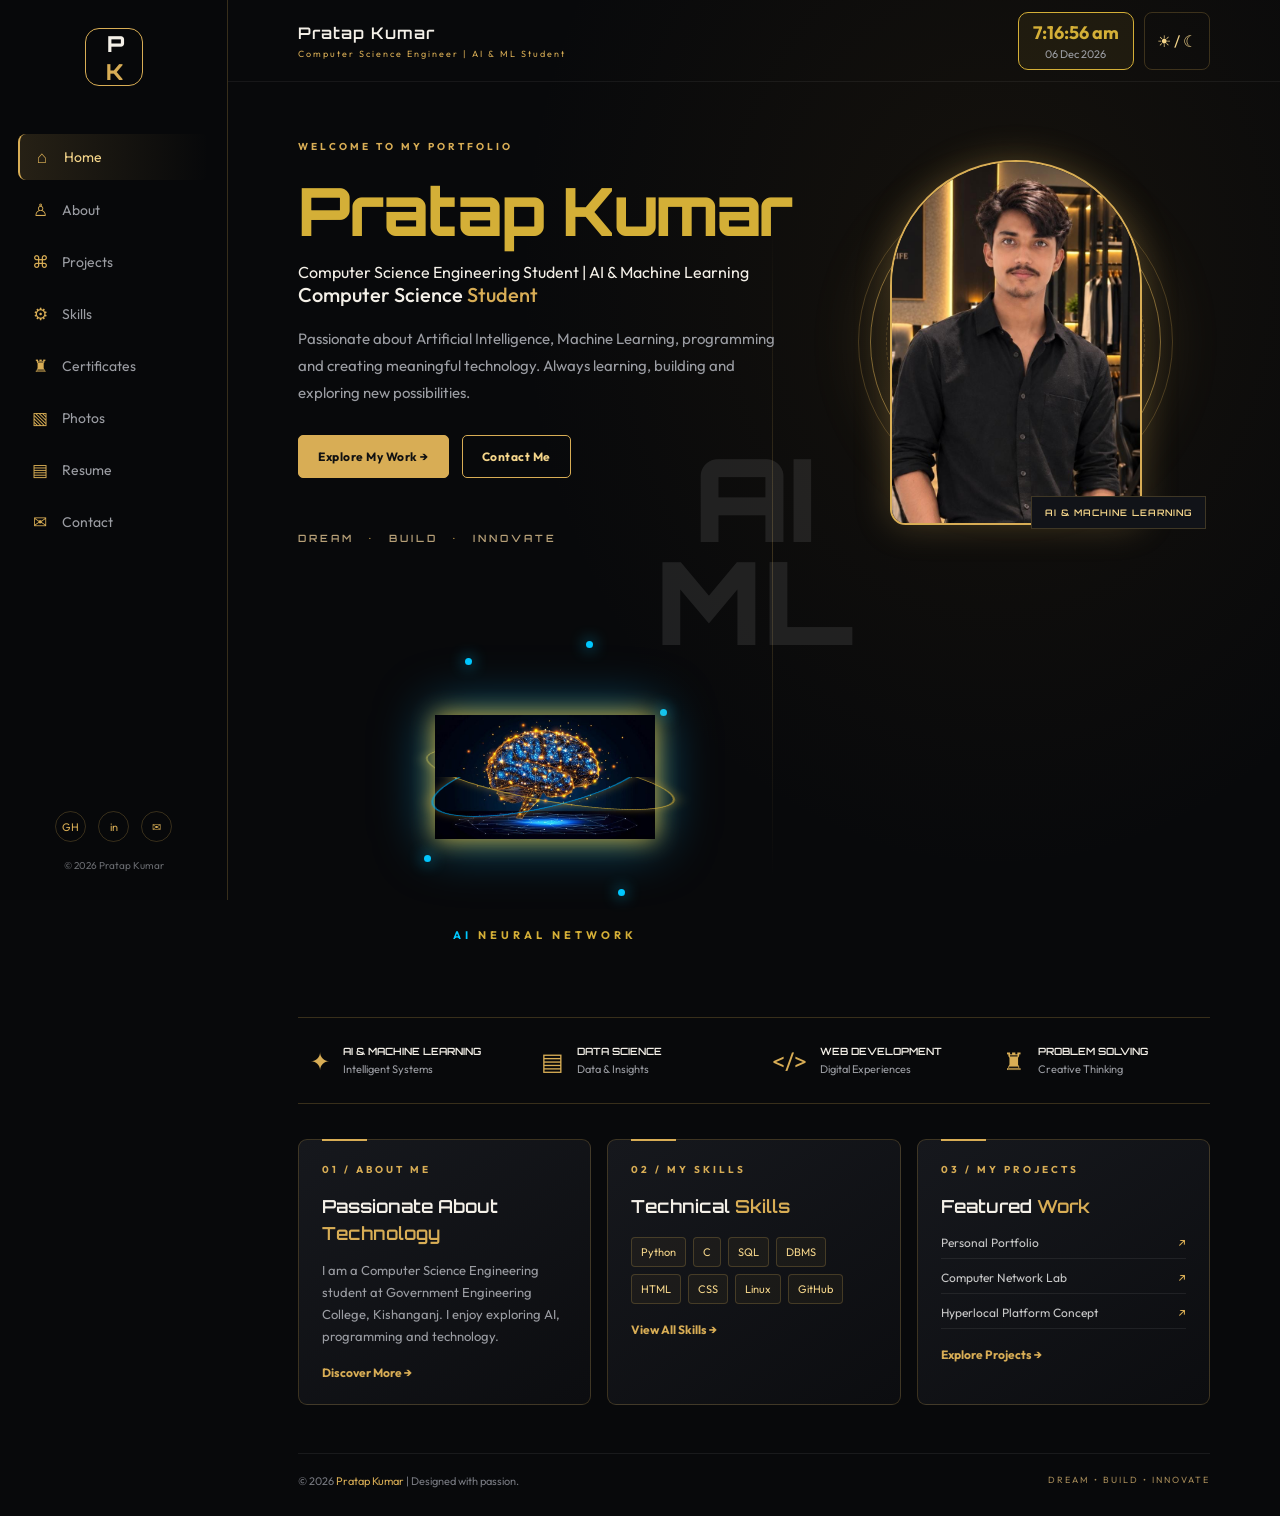
==== commit 813eb8a9: "update" ====
--- a/index.html
+++ b/index.html
@@ -5,7 +5,11 @@
     <meta charset="UTF-8">
     <meta name="viewport" content="width=device-width, initial-scale=1.0">
 
-    <title>Pratap Kumar | Portfolio</title>
+    <title>Pratap Kumar | Official Personal Website</title>
+
+<meta name="description" content="Pratap Kumar — Computer Science Engineering student specializing in AI and Machine Learning. Explore my projects, skills and portfolio.">
+
+<meta name="author" content="Pratap Kumar">
 
     <link rel="stylesheet" href="css/style.css">
     <script src="./script.js" defer></script>
@@ -114,10 +118,8 @@
                     WELCOME TO MY PORTFOLIO
                 </p>
 
-                <h1>
-                    HI, I'M<br>
-                    <span>PRATAP</span> KUMAR
-                </h1>
+                <h1>Pratap Kumar</h1>
+<p>Computer Science Engineering Student | AI & Machine Learning</p>
 
                 <h2>
                     Computer Science <span>Student</span>
--- a/css/style.css
+++ b/css/style.css
@@ -1403,4 +1403,7 @@
         width: 190px;
         height: 190px;
     }
+}
+.hero h1 {
+    color: #D4AF37;
 }
